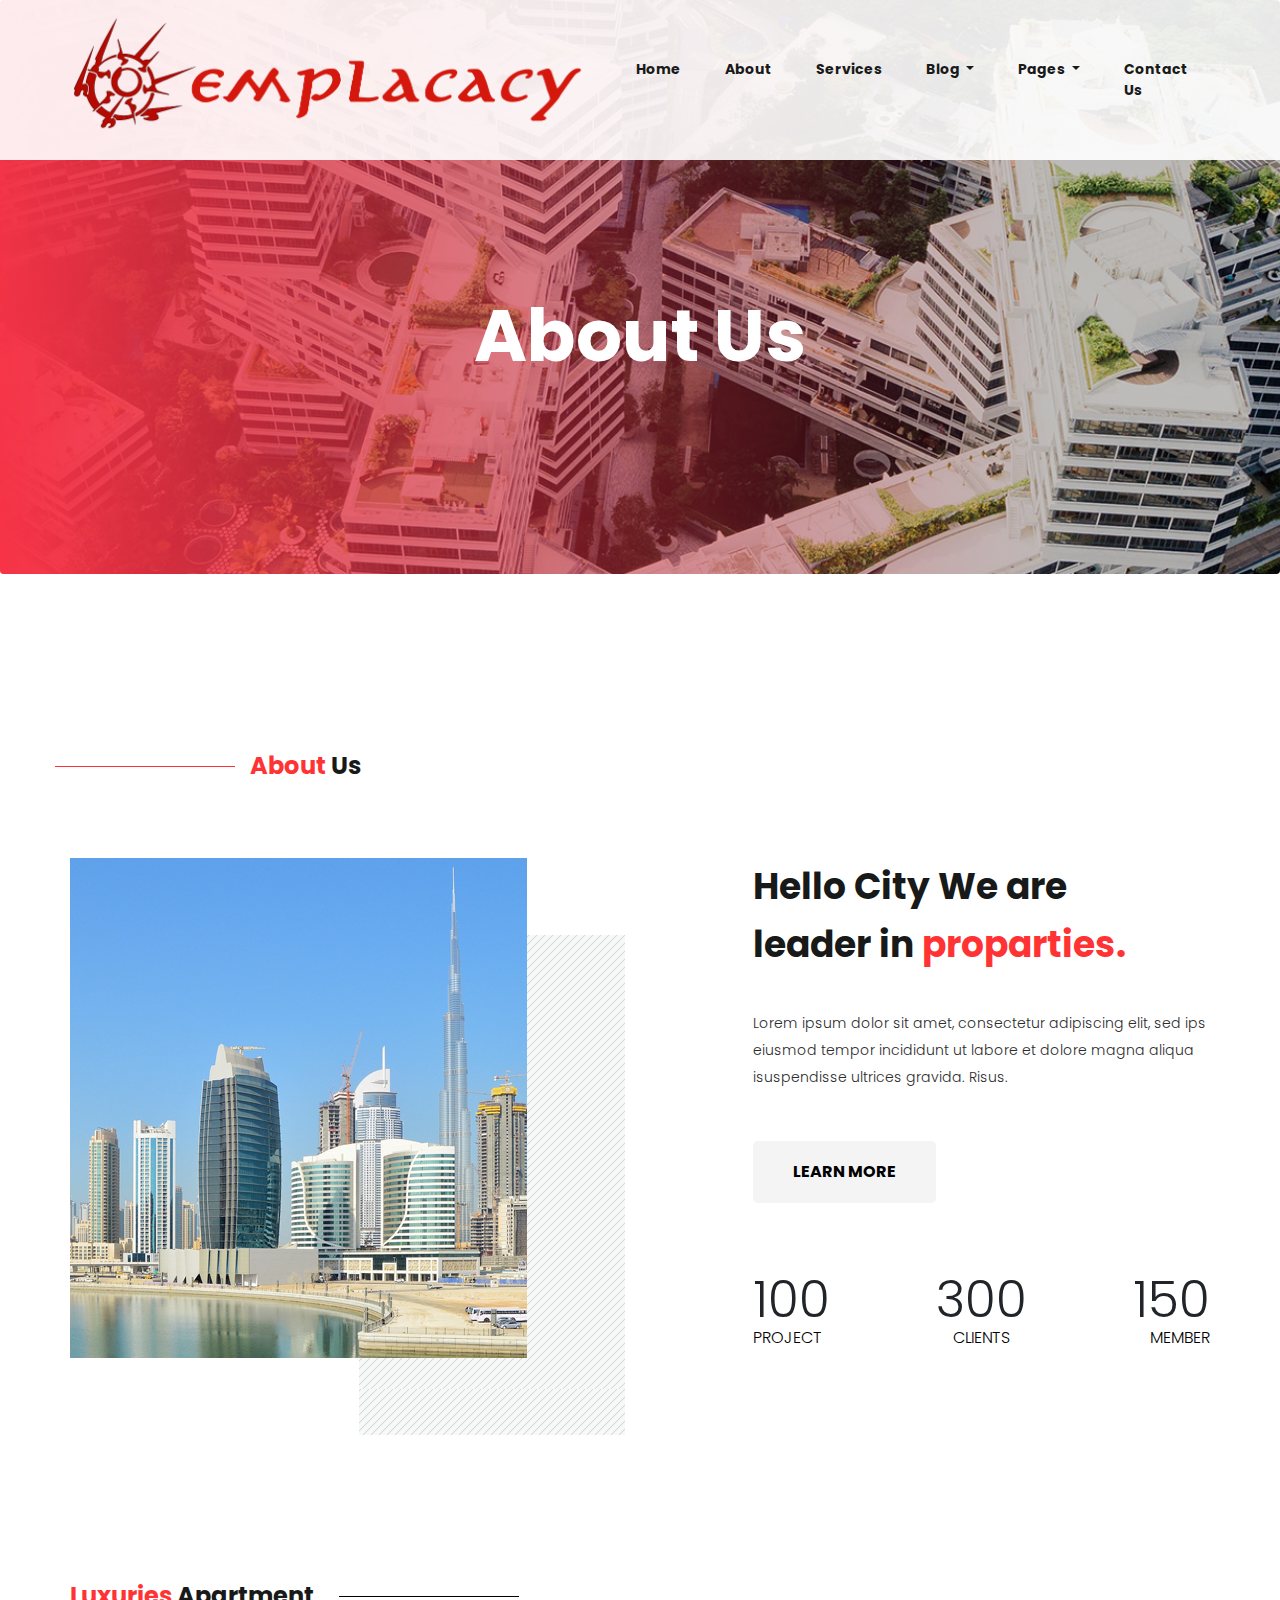
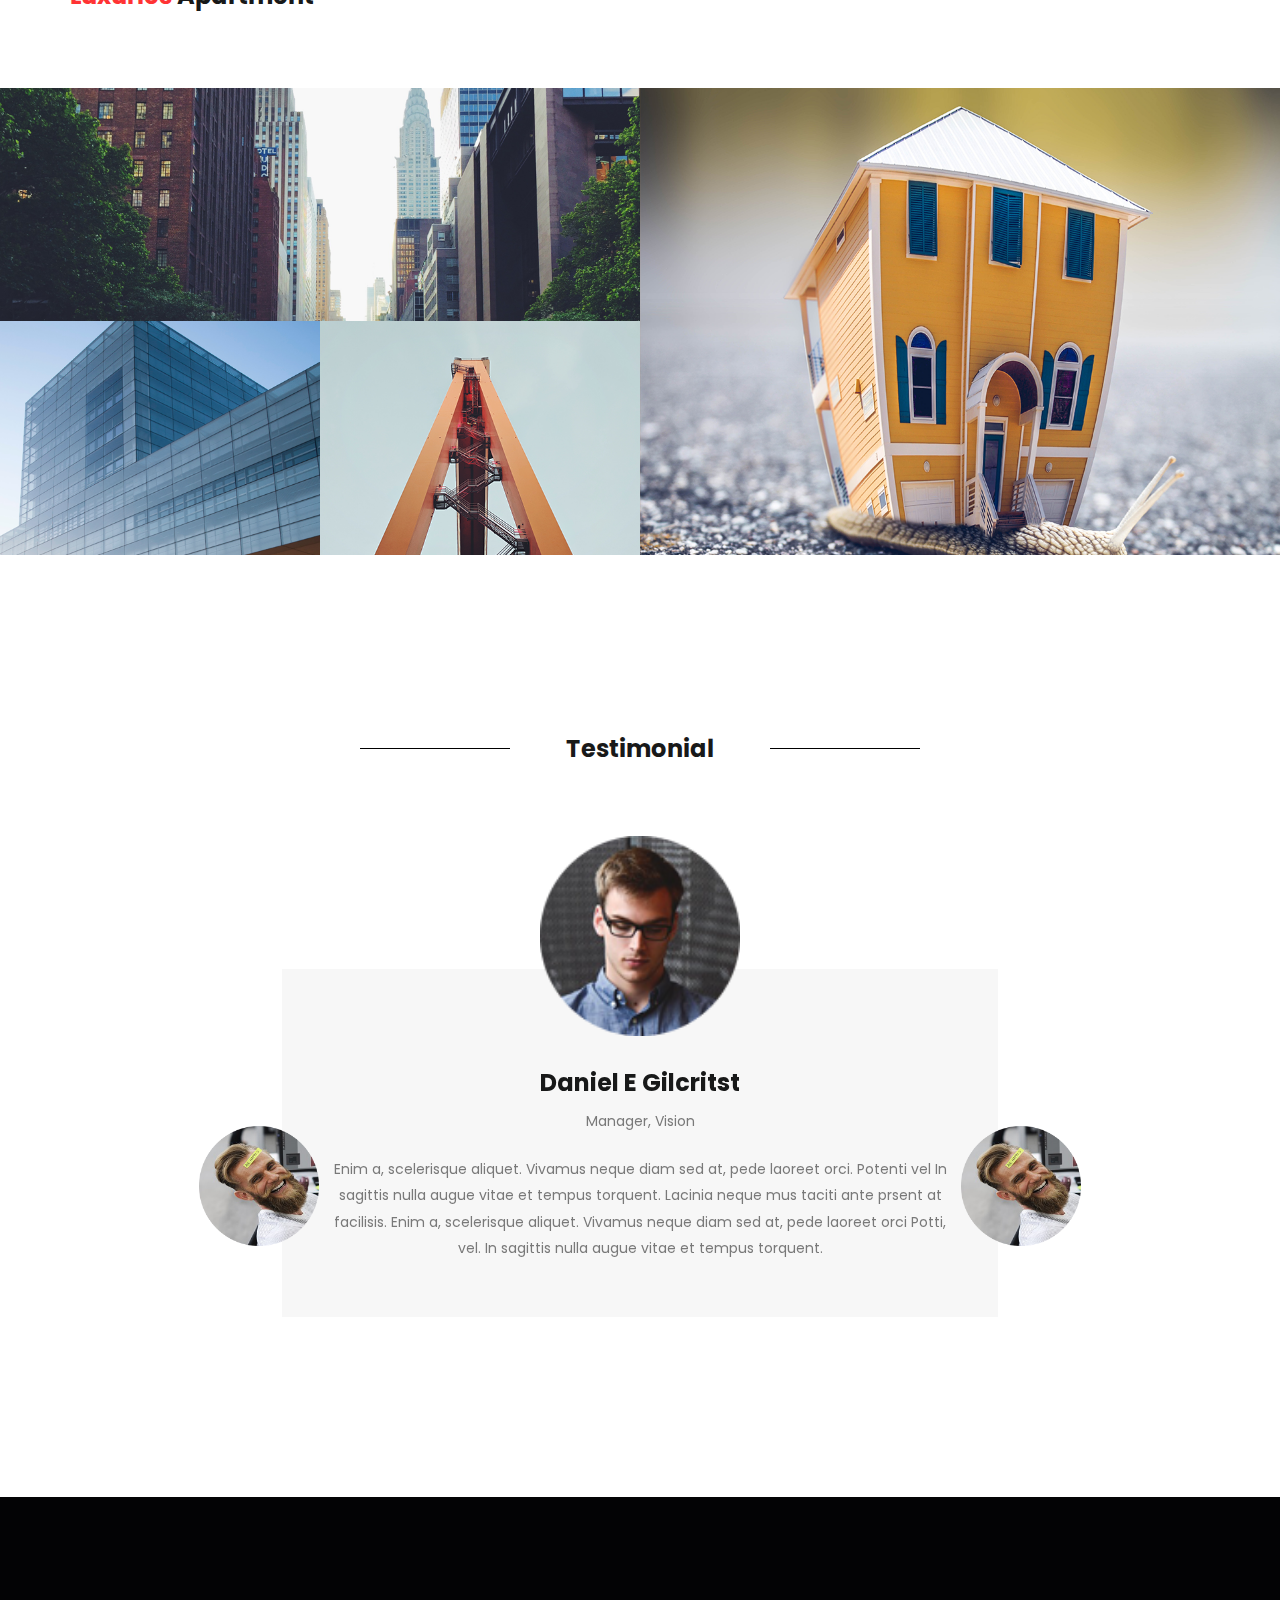
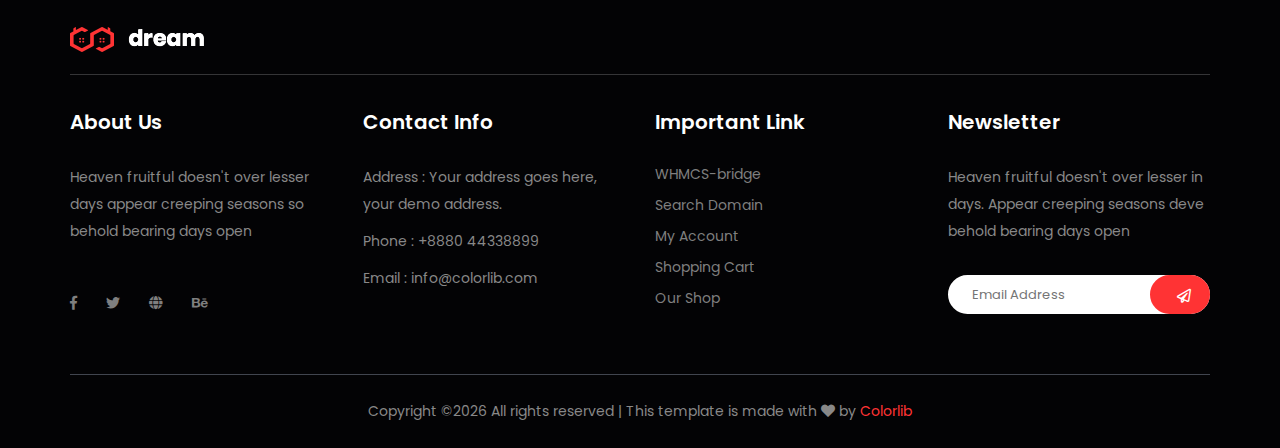
==== about.html @ 1ffa010e "basics" ====
<!doctype html>
<html lang="en">

<head>
   <!-- Required meta tags -->
   <meta charset="utf-8">
   <meta name="viewport" content="width=device-width, initial-scale=1, shrink-to-fit=no">
   <title>Real_state || About</title>
   <link rel="icon" href="img/favicon.png">
   <!-- Bootstrap CSS -->
   <link rel="stylesheet" href="css/bootstrap.min.css">
   <!-- animate CSS -->
   <link rel="stylesheet" href="css/animate.css">
   <!-- owl carousel CSS -->
   <link rel="stylesheet" href="css/owl.carousel.min.css">
   <!-- themify CSS -->
   <link rel="stylesheet" href="css/themify-icons.css">
   <!-- flaticon CSS -->
   <link rel="stylesheet" href="css/flaticon.css">
   <!-- magnific-popup CSS -->
   <link rel="stylesheet" href="css/magnific-popup.css">
   <!-- slick CSS -->
   <link rel="stylesheet" href="css/slick.css">
   <!-- font awesome CSS -->
   <link rel="stylesheet" href="fontawesome/css/all.min.css">
   <!-- style CSS -->
   <link rel="stylesheet" href="css/style.css">
</head>

<body>
   <!--::menu part start::-->
   <header class="main_menu home_menu">
      <div class="container">
         <div class="row">
            <div class="col-lg-12">
               <nav class="navbar navbar-expand-lg navbar-light">
                  <a class="navbar-brand" href="index.html"> <img src="img/logo.png" alt="logo"> </a>
                  <button class="navbar-toggler" type="button" data-toggle="collapse" data-target="#navbarNav"
                     aria-controls="navbarNav" aria-expanded="false" aria-label="Toggle navigation">
                     <span class="navbar-toggler-icon"></span>
                  </button>
                  <div class="collapse navbar-collapse main-menu-item" id="navbarNav">
                     <ul class="navbar-nav">
                        <li class="nav-item active">
                           <a class="nav-link" href="index.html">Home</a>
                        </li>
                        <li class="nav-item">
                           <a class="nav-link" href="about.html">about</a>
                        </li>
                        <li class="nav-item">
                           <a class="nav-link" href="services.html">Services</a>
                        </li>
                        <li class="nav-item dropdown">
                           <a class="nav-link dropdown-toggle" href="#" id="navbarDropdown" role="button"
                              data-toggle="dropdown" aria-haspopup="true" aria-expanded="false">
                              blog
                           </a>
                           <div class="dropdown-menu" aria-labelledby="navbarDropdown">
                              <a class="dropdown-item" href="blog.html">blog</a>
                              <a class="dropdown-item" href="single-blog.html">Single blog</a>
                           </div>
                        </li>
                        <li class="nav-item dropdown">
                           <a class="nav-link dropdown-toggle" href="#" id="navbarDropdown" role="button"
                              data-toggle="dropdown" aria-haspopup="true" aria-expanded="false">
                              pages
                           </a>
                           <div class="dropdown-menu" aria-labelledby="navbarDropdown">
                              <a class="dropdown-item" href="project.html">Project</a>
                              <a class="dropdown-item" href="apartment.html">Apartment</a>
                              <a class="dropdown-item" href="elements.html">Elements</a>
                           </div>
                        </li>
                        <li class="nav-item">
                           <a class="nav-link" href="contact.html">Contact us</a>
                        </li>
                     </ul>
                  </div>
               </nav>
            </div>
         </div>
      </div>
   </header>
   <!--::menu part end::-->

   <!--::breadcrumb part start::-->
   <section class="breadcrumb blog_bg">
      <div class="container">
         <div class="row">
            <div class="col-lg-12">
               <div class="breadcrumb_iner">
                  <div class="breadcrumb_iner_item">
                     <h2>about us</h2>
                  </div>
               </div>
            </div>
         </div>
      </div>
   </section>
   <!--::breadcrumb part start::-->

   <!--::team part end::-->
   <section class="about_part section-padding">
      <div class="container">
         <div class="row">
            <div class="section_tittle">
               <h2><span>about</span> us</h2>
            </div>
         </div>
         <div class="row">
            <div class="col-lg-6 col-md-6">
               <div class="about_img">
                  <img src="img/about.png" alt="">
               </div>
            </div>
            <div class="offset-lg-1 col-lg-5 col-sm-8 col-md-6">
               <div class="about_text">
                  <h2>Hello City We are
                     leader in <span>proparties.</span></h2>
                  <p>Lorem ipsum dolor sit amet, consectetur adipiscing elit, sed ips
                     eiusmod tempor incididunt ut labore et dolore magna aliqua isuspendisse
                     ultrices gravida. Risus. </p>
                  <a href="#" class="btn_1">learn More</a>
                  <div class="about_part_counter">
                     <div class="single_counter">
                        <span class="counter">100</span>
                        <p>project</p>
                     </div>
                     <div class="single_counter">
                        <span class="counter">300</span>
                        <p>clients</p>
                     </div>
                     <div class="single_counter">
                        <span class="counter">150</span>
                        <p>member</p>
                     </div>
                  </div>
               </div>
            </div>
         </div>
      </div>
   </section>
   <!--::team part end::-->

   <!--::team part end::-->
   <section class="project_gallery padding_bottom">
      <div class="container-fluid">
         <div class="row">
            <div class="col-lg-12">
               <div class="project_gallery_tittle">
                  <h2><span>Luxuries</span> Apartment</h2>
               </div>
               <div class="grid">
                  <div class="grid-sizer"></div>
                  <div class="grid-item big_weight">
                     <div class="project_img">
                        <img src="img/gallery/gallery_1.png" alt="">
                        <div class="project_gallery_hover_text">
                           <p>Home Apartment</p>
                           <h3>Detached House For Sale </h3>
                           <ul>
                              <li><a href=""><span class="flaticon-bath"></span></a> 04</li>
                              <li><a href=""><span class="flaticon-bed"></span></a> 03</li>
                              <li><a href=""><span class="flaticon-frame"></span></a> 2400 sqft</li>
                              <li><a href=""><span class="ti-heart"></span></a> like</li>
                           </ul>
                        </div>
                     </div>
                  </div>
                  <div class="grid-item big_height">
                     <div class="project_img">
                        <img src="img/gallery/gallery_4.png" alt="">
                        <div class="project_gallery_hover_text">
                           <p>Home Apartment</p>
                           <h3>Detached House For Sale </h3>
                           <ul>
                              <li><a href=""><span class="flaticon-bath"></span></a> 04</li>
                              <li><a href=""><span class="flaticon-bed"></span></a> 03</li>
                              <li><a href=""><span class="flaticon-frame"></span></a> 2400 sqft</li>
                              <li><a href=""><span class="ti-heart"></span></a> like</li>
                           </ul>
                        </div>
                     </div>
                  </div>
                  <div class="grid-item">
                     <div class="project_img">
                        <img src="img/gallery/gallery_2.png" alt="">
                        <div class="project_gallery_hover_text">
                           <p>Home Apartment</p>
                           <h3>Detached House For Sale </h3>
                           <ul>
                              <li><a href=""><span class="flaticon-bath"></span></a> 04</li>
                              <li><a href=""><span class="flaticon-bed"></span></a> 03</li>
                              <li><a href=""><span class="flaticon-frame"></span></a> 2400 sqft</li>
                              <li><a href=""><span class="ti-heart"></span></a> like</li>
                           </ul>
                        </div>
                     </div>
                  </div>
                  <div class="grid-item">
                     <div class="project_img">
                        <img src="img/gallery/gallery_3.png" alt="">
                        <div class="project_gallery_hover_text">
                           <p>Home Apartment</p>
                           <h3>Detached House For Sale </h3>
                           <ul>
                              <li><a href=""><span class="flaticon-bath"></span></a> 04</li>
                              <li><a href=""><span class="flaticon-bed"></span></a> 03</li>
                              <li><a href=""><span class="flaticon-frame"></span></a> 2400 sqft</li>
                              <li><a href=""><span class="ti-heart"></span></a> like</li>
                           </ul>
                        </div>
                     </div>
                  </div>
               </div>
            </div>
         </div>
      </div>
   </section>
   <!--::team part end::-->


   <!--::review_part start::-->
   <section class="review_part padding_bottom">
      <div class="container-fluid">
         <div class="row justify-content-center">
            <div class="col-xl-6 col-sm-6">
               <div class="section_tittle text-center">
                  <h2>Testimonial</h2>
               </div>
            </div>
         </div>
         <div class="row justify-content-center">
            <div class="col-lg-11 col-sm-8">
               <!-- THUMBNAILS -->
               <div class="slider-nav-thumbnails">
                  <div class="slider-thumbnails">
                     <img src="img/client/client_1.png" alt="slideimg" class="image">
                  </div>
                  <div class="slider-thumbnails">
                     <img src="img/client/client_2.png" alt="slideimg" class="image">
                  </div>
                  <div class="slider-thumbnails">
                     <img src="img/client/client_3.png" alt="slideimg" class="image">
                  </div>
                  <div class="slider-thumbnails">
                     <img src="img/client/client_2.png" alt="slideimg" class="image">
                  </div>
               </div>
            </div>
            <div class="col-lg-7 col-sm-10">
               <!-- MAIN SLIDES -->
               <div class="slider">
                  <div data-index="1">
                     <div class="client_review_text text-center">
                        <h3>Daniel E Gilcritst</h3>
                        <h5>Manager, Vision</h5>
                        <p>Enim a, scelerisque aliquet. Vivamus neque diam sed at, pede laoreet orci.
                           Potenti vel In sagittis nulla augue vitae et tempus torquent. Lacinia neque
                           mus taciti ante prsent at facilisis. Enim a, scelerisque aliquet. Vivamus neque
                           diam sed at, pede laoreet orci Potti, vel. In sagittis nulla augue vitae et
                           tempus torquent. </p>
                     </div>
                  </div>
                  <div data-index="2">
                     <div class="client_review_text text-center">
                        <h3>Daniel E Gilcritst</h3>
                        <h5>Manager, Vision</h5>
                        <p> Vivamus neque diam sed at, pede laoreet orci. Potenti
                           vel In sagittis nulla augue vitae et tempus torquent. Lacinia neque mus taciti
                           ante prsent at facilisis. Enim a, scelerisque aliquet. Vivamus neque diam sed at,
                           pede laoreet orci Potti, vel. In sagittis nulla augue vitae et tempus torquent. Enim a,
                           scelerisque aliquet. </p>
                     </div>
                  </div>
                  <div data-index="3">
                     <div class="client_review_text text-center">
                        <h3>Daniel E Gilcritst</h3>
                        <h5>Manager, Vision</h5>
                        <p>Enim a, scelerisque aliquet. Vivamus neque diam sed at, pede laoreet orci. Potenti
                           vel In sagittis nulla augue vitae et tempus torquent. Lacinia neque mus taciti
                           ante prsent at facilisis. Enim a, scelerisque aliquet. Vivamus neque diam sed at,
                           pede laoreet orci Potti, vel. In sagittis nulla augue vitae et tempus torquent. </p>
                     </div>
                  </div>
                  <div data-index="4">
                     <div class="client_review_text text-center">
                        <h3>Daniel E Gilcritst</h3>
                        <h5>Manager, Vision</h5>
                        <p>Vivamus neque diam sed at, pede laoreet orci. Potenti
                           vel In sagittis nulla augue vitae et tempus torquent. Lacinia neque mus taciti
                           ante prsent at facilisis. Enim a, scelerisque aliquet. Vivamus neque diam sed at,
                           pede laoreet orci Potti, vel. In sagittis nulla augue vitae et tempus torquent Enim a,
                           scelerisque aliquet. </p>
                     </div>
                  </div>
               </div>
            </div>
         </div>
      </div>
   </section>
   <!--::review_part end::-->

   <!--::footer_part start::-->
   <footer class="footer_part">
      <div class="container">
         <div class="row">
            <div class="col-lg-12">
               <div class="footer_logo">
                  <a href="index.html" class="footer_logo_iner"> <img src="img/footer_logo.png" alt="#"> </a>
               </div>
            </div>

            <div class="col-sm-6 col-lg-3">
               <div class="single_footer_part">
                  <h4>About Us</h4>
                  <p>Heaven fruitful doesn't over lesser days appear creeping seasons so behold bearing days open</p>
                  <div class="footer_icon social_icon">
                     <ul class="list-unstyled">
                        <li><a href="#" class="single_social_icon"><i class="fab fa-facebook-f"></i></a></li>
                        <li><a href="#" class="single_social_icon"><i class="fab fa-twitter"></i></a></li>
                        <li><a href="#" class="single_social_icon"><i class="fas fa-globe"></i></a></li>
                        <li><a href="#" class="single_social_icon"><i class="fab fa-behance"></i></a></li>
                     </ul>
                  </div>
               </div>
            </div>
            <div class="col-sm-6 col-lg-3">
               <div class="single_footer_part">
                  <h4>Contact Info</h4>
                  <p>Address : Your address goes
                     here, your demo address.</p>
                  <p>Phone : +8880 44338899</p>
                  <p>Email : info@colorlib.com</p>
               </div>
            </div>
            <div class="col-sm-6 col-lg-3">
               <div class="single_footer_part">
                  <h4>Important Link</h4>
                  <ul class="list-unstyled">
                     <li><a href=""> WHMCS-bridge</a></li>
                     <li><a href="">Search Domain</a></li>
                     <li><a href="">My Account</a></li>
                     <li><a href="">Shopping Cart</a></li>
                     <li><a href="">Our Shop</a></li>
                  </ul>
               </div>
            </div>
            <div class="col-sm-6 col-lg-3">
               <div class="single_footer_part">
                  <h4>Newsletter</h4>
                  <p>Heaven fruitful doesn't over lesser in days. Appear creeping seasons deve behold bearing days open
                  </p>
                  <div id="mc_embed_signup">
                     <form target="_blank"
                        action="https://spondonit.us12.list-manage.com/subscribe/post?u=1462626880ade1ac87bd9c93a&amp;id=92a4423d01"
                        method="get" class="subscribe_form relative mail_part" required>
                        <input type="email" name="email" id="newsletter-form-email" placeholder="Email Address"
                           class="placeholder hide-on-focus" onfocus="this.placeholder = ''" onblur="this.placeholder = ' Email Address '"
                           required="" type="email">
                        <button type="submit" name="submit" id="newsletter-submit"
                           class="email_icon newsletter-submit button-contactForm"><i
                              class="far fa-paper-plane"></i></button>
                        <div class="mt-10 info"></div>
                     </form>
                  </div>
               </div>
            </div>
         </div>
         <hr>
         <div class="row">
            <div class="col-lg-12">
               <div class="copyright_text text-center">
                  <P><!-- Link back to Colorlib can't be removed. Template is licensed under CC BY 3.0. -->
Copyright &copy;<script>document.write(new Date().getFullYear());</script> All rights reserved | This template is made with <i class="fa fa-heart" aria-hidden="true"></i> by <a href="https://colorlib.com" target="_blank">Colorlib</a>
<!-- Link back to Colorlib can't be removed. Template is licensed under CC BY 3.0. --></P>
               </div>
            </div>
         </div>
      </div>
   </footer>
   <!--::footer_part end::-->
   
   <!-- jquery -->
   <script src="js/jquery-1.12.1.min.js"></script>
   <!-- popper js -->
   <script src="js/popper.min.js"></script>
   <!-- bootstrap js -->
   <script src="js/bootstrap.min.js"></script>
   <!-- easing js -->
   <script src="js/jquery.magnific-popup.min.js"></script>
   <!-- owl carousel js -->
   <script src="js/owl.carousel.min.js"></script>
   <script src="js/slick.min.js"></script>
   <!-- easing js -->
   <script src="js/jquery.easing.min.js"></script>
   <!--masonry js-->
   <script src="js/masonry.pkgd.min.js"></script>
   <script src="js/masonry.pkgd.js"></script>
   <!--form validation js-->
   <script src="js/jquery.nice-select.min.js"></script>
   <script src="js/contact.js"></script>
   <script src="js/jquery.ajaxchimp.min.js"></script>
   <script src="js/jquery.form.js"></script>
   <script src="js/jquery.validate.min.js"></script>
   <script src="js/mail-script.js"></script>
   <!-- counter js -->
   <script src="js/jquery.counterup.min.js"></script>
   <script src="js/waypoints.min.js"></script>
   <!-- custom js -->
   <script src="js/custom.js"></script>
</body>

</html>
---- css/themify-icons.css ----
@font-face {
	font-family: 'themify';
	src:url('../fonts/themify.eot?-fvbane');
	src:url('../fonts/themify.eot?#iefix-fvbane') format('embedded-opentype'),
		url('../fonts/themify.woff?-fvbane') format('woff'),
		url('../fonts/themify.ttf?-fvbane') format('truetype'),
		url('../fonts/themify.svg?-fvbane#themify') format('svg');
	font-weight: normal;
	font-style: normal;
}

[class^="ti-"], [class*=" ti-"] {
	font-family: 'themify';
	speak: none;
	font-style: normal;
	font-weight: normal;
	font-variant: normal;
	text-transform: none;
	line-height: 1;

	/* Better Font Rendering =========== */
	-webkit-font-smoothing: antialiased;
	-moz-osx-font-smoothing: grayscale;
}

.ti-wand:before {
	content: "\e600";
}
.ti-volume:before {
	content: "\e601";
}
.ti-user:before {
	content: "\e602";
}
.ti-unlock:before {
	content: "\e603";
}
.ti-unlink:before {
	content: "\e604";
}
.ti-trash:before {
	content: "\e605";
}
.ti-thought:before {
	content: "\e606";
}
.ti-target:before {
	content: "\e607";
}
.ti-tag:before {
	content: "\e608";
}
.ti-tablet:before {
	content: "\e609";
}
.ti-star:before {
	content: "\e60a";
}
.ti-spray:before {
	content: "\e60b";
}
.ti-signal:before {
	content: "\e60c";
}
.ti-shopping-cart:before {
	content: "\e60d";
}
.ti-shopping-cart-full:before {
	content: "\e60e";
}
.ti-settings:before {
	content: "\e60f";
}
.ti-search:before {
	content: "\e610";
}
.ti-zoom-in:before {
	content: "\e611";
}
.ti-zoom-out:before {
	content: "\e612";
}
.ti-cut:before {
	content: "\e613";
}
.ti-ruler:before {
	content: "\e614";
}
.ti-ruler-pencil:before {
	content: "\e615";
}
.ti-ruler-alt:before {
	content: "\e616";
}
.ti-bookmark:before {
	content: "\e617";
}
.ti-bookmark-alt:before {
	content: "\e618";
}
.ti-reload:before {
	content: "\e619";
}
.ti-plus:before {
	content: "\e61a";
}
.ti-pin:before {
	content: "\e61b";
}
.ti-pencil:before {
	content: "\e61c";
}
.ti-pencil-alt:before {
	content: "\e61d";
}
.ti-paint-roller:before {
	content: "\e61e";
}
.ti-paint-bucket:before {
	content: "\e61f";
}
.ti-na:before {
	content: "\e620";
}
.ti-mobile:before {
	content: "\e621";
}
.ti-minus:before {
	content: "\e622";
}
.ti-medall:before {
	content: "\e623";
}
.ti-medall-alt:before {
	content: "\e624";
}
.ti-marker:before {
	content: "\e625";
}
.ti-marker-alt:before {
	content: "\e626";
}
.ti-arrow-up:before {
	content: "\e627";
}
.ti-arrow-right:before {
	content: "\e628";
}
.ti-arrow-left:before {
	content: "\e629";
}
.ti-arrow-down:before {
	content: "\e62a";
}
.ti-lock:before {
	content: "\e62b";
}
.ti-location-arrow:before {
	content: "\e62c";
}
.ti-link:before {
	content: "\e62d";
}
.ti-layout:before {
	content: "\e62e";
}
.ti-layers:before {
	content: "\e62f";
}
.ti-layers-alt:before {
	content: "\e630";
}
.ti-key:before {
	content: "\e631";
}
.ti-import:before {
	content: "\e632";
}
.ti-image:before {
	content: "\e633";
}
.ti-heart:before {
	content: "\e634";
}
.ti-heart-broken:before {
	content: "\e635";
}
.ti-hand-stop:before {
	content: "\e636";
}
.ti-hand-open:before {
	content: "\e637";
}
.ti-hand-drag:before {
	content: "\e638";
}
.ti-folder:before {
	content: "\e639";
}
.ti-flag:before {
	content: "\e63a";
}
.ti-flag-alt:before {
	content: "\e63b";
}
.ti-flag-alt-2:before {
	content: "\e63c";
}
.ti-eye:before {
	content: "\e63d";
}
.ti-export:before {
	content: "\e63e";
}
.ti-exchange-vertical:before {
	content: "\e63f";
}
.ti-desktop:before {
	content: "\e640";
}
.ti-cup:before {
	content: "\e641";
}
.ti-crown:before {
	content: "\e642";
}
.ti-comments:before {
	content: "\e643";
}
.ti-comment:before {
	content: "\e644";
}
.ti-comment-alt:before {
	content: "\e645";
}
.ti-close:before {
	content: "\e646";
}
.ti-clip:before {
	content: "\e647";
}
.ti-angle-up:before {
	content: "\e648";
}
.ti-angle-right:before {
	content: "\e649";
}
.ti-angle-left:before {
	content: "\e64a";
}
.ti-angle-down:before {
	content: "\e64b";
}
.ti-check:before {
	content: "\e64c";
}
.ti-check-box:before {
	content: "\e64d";
}
.ti-camera:before {
	content: "\e64e";
}
.ti-announcement:before {
	content: "\e64f";
}
.ti-brush:before {
	content: "\e650";
}
.ti-briefcase:before {
	content: "\e651";
}
.ti-bolt:before {
	content: "\e652";
}
.ti-bolt-alt:before {
	content: "\e653";
}
.ti-blackboard:before {
	content: "\e654";
}
.ti-bag:before {
	content: "\e655";
}
.ti-move:before {
	content: "\e656";
}
.ti-arrows-vertical:before {
	content: "\e657";
}
.ti-arrows-horizontal:before {
	content: "\e658";
}
.ti-fullscreen:before {
	content: "\e659";
}
.ti-arrow-top-right:before {
	content: "\e65a";
}
.ti-arrow-top-left:before {
	content: "\e65b";
}
.ti-arrow-circle-up:before {
	content: "\e65c";
}
.ti-arrow-circle-right:before {
	content: "\e65d";
}
.ti-arrow-circle-left:before {
	content: "\e65e";
}
.ti-arrow-circle-down:before {
	content: "\e65f";
}
.ti-angle-double-up:before {
	content: "\e660";
}
.ti-angle-double-right:before {
	content: "\e661";
}
.ti-angle-double-left:before {
	content: "\e662";
}
.ti-angle-double-down:before {
	content: "\e663";
}
.ti-zip:before {
	content: "\e664";
}
.ti-world:before {
	content: "\e665";
}
.ti-wheelchair:before {
	content: "\e666";
}
.ti-view-list:before {
	content: "\e667";
}
.ti-view-list-alt:before {
	content: "\e668";
}
.ti-view-grid:before {
	content: "\e669";
}
.ti-uppercase:before {
	content: "\e66a";
}
.ti-upload:before {
	content: "\e66b";
}
.ti-underline:before {
	content: "\e66c";
}
.ti-truck:before {
	content: "\e66d";
}
.ti-timer:before {
	content: "\e66e";
}
.ti-ticket:before {
	content: "\e66f";
}
.ti-thumb-up:before {
	content: "\e670";
}
.ti-thumb-down:before {
	content: "\e671";
}
.ti-text:before {
	content: "\e672";
}
.ti-stats-up:before {
	content: "\e673";
}
.ti-stats-down:before {
	content: "\e674";
}
.ti-split-v:before {
	content: "\e675";
}
.ti-split-h:before {
	content: "\e676";
}
.ti-smallcap:before {
	content: "\e677";
}
.ti-shine:before {
	content: "\e678";
}
.ti-shift-right:before {
	content: "\e679";
}
.ti-shift-left:before {
	content: "\e67a";
}
.ti-shield:before {
	content: "\e67b";
}
.ti-notepad:before {
	content: "\e67c";
}
.ti-server:before {
	content: "\e67d";
}
.ti-quote-right:before {
	content: "\e67e";
}
.ti-quote-left:before {
	content: "\e67f";
}
.ti-pulse:before {
	content: "\e680";
}
.ti-printer:before {
	content: "\e681";
}
.ti-power-off:before {
	content: "\e682";
}
.ti-plug:before {
	content: "\e683";
}
.ti-pie-chart:before {
	content: "\e684";
}
.ti-paragraph:before {
	content: "\e685";
}
.ti-panel:before {
	content: "\e686";
}
.ti-package:before {
	content: "\e687";
}
.ti-music:before {
	content: "\e688";
}
.ti-music-alt:before {
	content: "\e689";
}
.ti-mouse:before {
	content: "\e68a";
}
.ti-mouse-alt:before {
	content: "\e68b";
}
.ti-money:before {
	content: "\e68c";
}
.ti-microphone:before {
	content: "\e68d";
}
.ti-menu:before {
	content: "\e68e";
}
.ti-menu-alt:before {
	content: "\e68f";
}
.ti-map:before {
	content: "\e690";
}
.ti-map-alt:before {
	content: "\e691";
}
.ti-loop:before {
	content: "\e692";
}
.ti-location-pin:before {
	content: "\e693";
}
.ti-list:before {
	content: "\e694";
}
.ti-light-bulb:before {
	content: "\e695";
}
.ti-Italic:before {
	content: "\e696";
}
.ti-info:before {
	content: "\e697";
}
.ti-infinite:before {
	content: "\e698";
}
.ti-id-badge:before {
	content: "\e699";
}
.ti-hummer:before {
	content: "\e69a";
}
.ti-home:before {
	content: "\e69b";
}
.ti-help:before {
	content: "\e69c";
}
.ti-headphone:before {
	content: "\e69d";
}
.ti-harddrives:before {
	content: "\e69e";
}
.ti-harddrive:before {
	content: "\e69f";
}
.ti-gift:before {
	content: "\e6a0";
}
.ti-game:before {
	content: "\e6a1";
}
.ti-filter:before {
	content: "\e6a2";
}
.ti-files:before {
	content: "\e6a3";
}
.ti-file:before {
	content: "\e6a4";
}
.ti-eraser:before {
	content: "\e6a5";
}
.ti-envelope:before {
	content: "\e6a6";
}
.ti-download:before {
	content: "\e6a7";
}
.ti-direction:before {
	content: "\e6a8";
}
.ti-direction-alt:before {
	content: "\e6a9";
}
.ti-dashboard:before {
	content: "\e6aa";
}
.ti-control-stop:before {
	content: "\e6ab";
}
.ti-control-shuffle:before {
	content: "\e6ac";
}
.ti-control-play:before {
	content: "\e6ad";
}
.ti-control-pause:before {
	content: "\e6ae";
}
.ti-control-forward:before {
	content: "\e6af";
}
.ti-control-backward:before {
	content: "\e6b0";
}
.ti-cloud:before {
	content: "\e6b1";
}
.ti-cloud-up:before {
	content: "\e6b2";
}
.ti-cloud-down:before {
	content: "\e6b3";
}
.ti-clipboard:before {
	content: "\e6b4";
}
.ti-car:before {
	content: "\e6b5";
}
.ti-calendar:before {
	content: "\e6b6";
}
.ti-book:before {
	content: "\e6b7";
}
.ti-bell:before {
	content: "\e6b8";
}
.ti-basketball:before {
	content: "\e6b9";
}
.ti-bar-chart:before {
	content: "\e6ba";
}
.ti-bar-chart-alt:before {
	content: "\e6bb";
}
.ti-back-right:before {
	content: "\e6bc";
}
.ti-back-left:before {
	content: "\e6bd";
}
.ti-arrows-corner:before {
	content: "\e6be";
}
.ti-archive:before {
	content: "\e6bf";
}
.ti-anchor:before {
	content: "\e6c0";
}
.ti-align-right:before {
	content: "\e6c1";
}
.ti-align-left:before {
	content: "\e6c2";
}
.ti-align-justify:before {
	content: "\e6c3";
}
.ti-align-center:before {
	content: "\e6c4";
}
.ti-alert:before {
	content: "\e6c5";
}
.ti-alarm-clock:before {
	content: "\e6c6";
}
.ti-agenda:before {
	content: "\e6c7";
}
.ti-write:before {
	content: "\e6c8";
}
.ti-window:before {
	content: "\e6c9";
}
.ti-widgetized:before {
	content: "\e6ca";
}
.ti-widget:before {
	content: "\e6cb";
}
.ti-widget-alt:before {
	content: "\e6cc";
}
.ti-wallet:before {
	content: "\e6cd";
}
.ti-video-clapper:before {
	content: "\e6ce";
}
.ti-video-camera:before {
	content: "\e6cf";
}
.ti-vector:before {
	content: "\e6d0";
}
.ti-themify-logo:before {
	content: "\e6d1";
}
.ti-themify-favicon:before {
	content: "\e6d2";
}
.ti-themify-favicon-alt:before {
	content: "\e6d3";
}
.ti-support:before {
	content: "\e6d4";
}
.ti-stamp:before {
	content: "\e6d5";
}
.ti-split-v-alt:before {
	content: "\e6d6";
}
.ti-slice:before {
	content: "\e6d7";
}
.ti-shortcode:before {
	content: "\e6d8";
}
.ti-shift-right-alt:before {
	content: "\e6d9";
}
.ti-shift-left-alt:before {
	content: "\e6da";
}
.ti-ruler-alt-2:before {
	content: "\e6db";
}
.ti-receipt:before {
	content: "\e6dc";
}
.ti-pin2:before {
	content: "\e6dd";
}
.ti-pin-alt:before {
	content: "\e6de";
}
.ti-pencil-alt2:before {
	content: "\e6df";
}
.ti-palette:before {
	content: "\e6e0";
}
.ti-more:before {
	content: "\e6e1";
}
.ti-more-alt:before {
	content: "\e6e2";
}
.ti-microphone-alt:before {
	content: "\e6e3";
}
.ti-magnet:before {
	content: "\e6e4";
}
.ti-line-double:before {
	content: "\e6e5";
}
.ti-line-dotted:before {
	content: "\e6e6";
}
.ti-line-dashed:before {
	content: "\e6e7";
}
.ti-layout-width-full:before {
	content: "\e6e8";
}
.ti-layout-width-default:before {
	content: "\e6e9";
}
.ti-layout-width-default-alt:before {
	content: "\e6ea";
}
.ti-layout-tab:before {
	content: "\e6eb";
}
.ti-layout-tab-window:before {
	content: "\e6ec";
}
.ti-layout-tab-v:before {
	content: "\e6ed";
}
.ti-layout-tab-min:before {
	content: "\e6ee";
}
.ti-layout-slider:before {
	content: "\e6ef";
}
.ti-layout-slider-alt:before {
	content: "\e6f0";
}
.ti-layout-sidebar-right:before {
	content: "\e6f1";
}
.ti-layout-sidebar-none:before {
	content: "\e6f2";
}
.ti-layout-sidebar-left:before {
	content: "\e6f3";
}
.ti-layout-placeholder:before {
	content: "\e6f4";
}
.ti-layout-menu:before {
	content: "\e6f5";
}
.ti-layout-menu-v:before {
	content: "\e6f6";
}
.ti-layout-menu-separated:before {
	content: "\e6f7";
}
.ti-layout-menu-full:before {
	content: "\e6f8";
}
.ti-layout-media-right-alt:before {
	content: "\e6f9";
}
.ti-layout-media-right:before {
	content: "\e6fa";
}
.ti-layout-media-overlay:before {
	content: "\e6fb";
}
.ti-layout-media-overlay-alt:before {
	content: "\e6fc";
}
.ti-layout-media-overlay-alt-2:before {
	content: "\e6fd";
}
.ti-layout-media-left-alt:before {
	content: "\e6fe";
}
.ti-layout-media-left:before {
	content: "\e6ff";
}
.ti-layout-media-center-alt:before {
	content: "\e700";
}
.ti-layout-media-center:before {
	content: "\e701";
}
.ti-layout-list-thumb:before {
	content: "\e702";
}
.ti-layout-list-thumb-alt:before {
	content: "\e703";
}
.ti-layout-list-post:before {
	content: "\e704";
}
.ti-layout-list-large-image:before {
	content: "\e705";
}
.ti-layout-line-solid:before {
	content: "\e706";
}
.ti-layout-grid4:before {
	content: "\e707";
}
.ti-layout-grid3:before {
	content: "\e708";
}
.ti-layout-grid2:before {
	content: "\e709";
}
.ti-layout-grid2-thumb:before {
	content: "\e70a";
}
.ti-layout-cta-right:before {
	content: "\e70b";
}
.ti-layout-cta-left:before {
	content: "\e70c";
}
.ti-layout-cta-center:before {
	content: "\e70d";
}
.ti-layout-cta-btn-right:before {
	content: "\e70e";
}
.ti-layout-cta-btn-left:before {
	content: "\e70f";
}
.ti-layout-column4:before {
	content: "\e710";
}
.ti-layout-column3:before {
	content: "\e711";
}
.ti-layout-column2:before {
	content: "\e712";
}
.ti-layout-accordion-separated:before {
	content: "\e713";
}
.ti-layout-accordion-merged:before {
	content: "\e714";
}
.ti-layout-accordion-list:before {
	content: "\e715";
}
.ti-ink-pen:before {
	content: "\e716";
}
.ti-info-alt:before {
	content: "\e717";
}
.ti-help-alt:before {
	content: "\e718";
}
.ti-headphone-alt:before {
	content: "\e719";
}
.ti-hand-point-up:before {
	content: "\e71a";
}
.ti-hand-point-right:before {
	content: "\e71b";
}
.ti-hand-point-left:before {
	content: "\e71c";
}
.ti-hand-point-down:before {
	content: "\e71d";
}
.ti-gallery:before {
	content: "\e71e";
}
.ti-face-smile:before {
	content: "\e71f";
}
.ti-face-sad:before {
	content: "\e720";
}
.ti-credit-card:before {
	content: "\e721";
}
.ti-control-skip-forward:before {
	content: "\e722";
}
.ti-control-skip-backward:before {
	content: "\e723";
}
.ti-control-record:before {
	content: "\e724";
}
.ti-control-eject:before {
	content: "\e725";
}
.ti-comments-smiley:before {
	content: "\e726";
}
.ti-brush-alt:before {
	content: "\e727";
}
.ti-youtube:before {
	content: "\e728";
}
.ti-vimeo:before {
	content: "\e729";
}
.ti-twitter:before {
	content: "\e72a";
}
.ti-time:before {
	content: "\e72b";
}
.ti-tumblr:before {
	content: "\e72c";
}
.ti-skype:before {
	content: "\e72d";
}
.ti-share:before {
	content: "\e72e";
}
.ti-share-alt:before {
	content: "\e72f";
}
.ti-rocket:before {
	content: "\e730";
}
.ti-pinterest:before {
	content: "\e731";
}
.ti-new-window:before {
	content: "\e732";
}
.ti-microsoft:before {
	content: "\e733";
}
.ti-list-ol:before {
	content: "\e734";
}
.ti-linkedin:before {
	content: "\e735";
}
.ti-layout-sidebar-2:before {
	content: "\e736";
}
.ti-layout-grid4-alt:before {
	content: "\e737";
}
.ti-layout-grid3-alt:before {
	content: "\e738";
}
.ti-layout-grid2-alt:before {
	content: "\e739";
}
.ti-layout-column4-alt:before {
	content: "\e73a";
}
.ti-layout-column3-alt:before {
	content: "\e73b";
}
.ti-layout-column2-alt:before {
	content: "\e73c";
}
.ti-instagram:before {
	content: "\e73d";
}
.ti-google:before {
	content: "\e73e";
}
.ti-github:before {
	content: "\e73f";
}
.ti-flickr:before {
	content: "\e740";
}
.ti-facebook:before {
	content: "\e741";
}
.ti-dropbox:before {
	content: "\e742";
}
.ti-dribbble:before {
	content: "\e743";
}
.ti-apple:before {
	content: "\e744";
}
.ti-android:before {
	content: "\e745";
}
.ti-save:before {
	content: "\e746";
}
.ti-save-alt:before {
	content: "\e747";
}
.ti-yahoo:before {
	content: "\e748";
}
.ti-wordpress:before {
	content: "\e749";
}
.ti-vimeo-alt:before {
	content: "\e74a";
}
.ti-twitter-alt:before {
	content: "\e74b";
}
.ti-tumblr-alt:before {
	content: "\e74c";
}
.ti-trello:before {
	content: "\e74d";
}
.ti-stack-overflow:before {
	content: "\e74e";
}
.ti-soundcloud:before {
	content: "\e74f";
}
.ti-sharethis:before {
	content: "\e750";
}
.ti-sharethis-alt:before {
	content: "\e751";
}
.ti-reddit:before {
	content: "\e752";
}
.ti-pinterest-alt:before {
	content: "\e753";
}
.ti-microsoft-alt:before {
	content: "\e754";
}
.ti-linux:before {
	content: "\e755";
}
.ti-jsfiddle:before {
	content: "\e756";
}
.ti-joomla:before {
	content: "\e757";
}
.ti-html5:before {
	content: "\e758";
}
.ti-flickr-alt:before {
	content: "\e759";
}
.ti-email:before {
	content: "\e75a";
}
.ti-drupal:before {
	content: "\e75b";
}
.ti-dropbox-alt:before {
	content: "\e75c";
}
.ti-css3:before {
	content: "\e75d";
}
.ti-rss:before {
	content: "\e75e";
}
.ti-rss-alt:before {
	content: "\e75f";
}
---- css/flaticon.css ----
/*
  	Flaticon icon font: Flaticon
  	Creation date: 03/04/2019 06:58
  	*/

@font-face {
  font-family: "Flaticon";
  src: url("../fonts/Flaticon.eot");
  src: url("../fonts/Flaticon.eot?#iefix") format("embedded-opentype"),
       url("../fonts/Flaticon.woff2") format("woff2"),
       url("../fonts/Flaticon.woff") format("woff"),
       url("../fonts/Flaticon.ttf") format("truetype"),
       url("../fonts/Flaticon.svg#Flaticon") format("svg");
  font-weight: normal;
  font-style: normal;
}

@media screen and (-webkit-min-device-pixel-ratio:0) {
  @font-face {
    font-family: "Flaticon";
    src: url("./Flaticon.svg#Flaticon") format("svg");
  }
}

[class^="flaticon-"]:before, [class*=" flaticon-"]:before,
[class^="flaticon-"]:after, [class*=" flaticon-"]:after {   
  font-family: Flaticon;
font-style: normal;
margin-left: 0px;
}

.flaticon-compass:before { content: "\f100"; }
.flaticon-desk:before { content: "\f101"; }
.flaticon-bathroom:before { content: "\f102"; }
.flaticon-beach:before { content: "\f103"; }
.flaticon-bath:before { content: "\f104"; }
.flaticon-bed:before { content: "\f105"; }
.flaticon-frame:before { content: "\f106"; }
---- fontawesome/css/all.min.css ----
.fa,.fab,.fal,.far,.fas{-moz-osx-font-smoothing:grayscale;-webkit-font-smoothing:antialiased;display:inline-block;font-style:normal;font-variant:normal;text-rendering:auto;line-height:1}.fa-lg{font-size:1.33333em;line-height:.75em;vertical-align:-.0667em}.fa-xs{font-size:.75em}.fa-sm{font-size:.875em}.fa-1x{font-size:1em}.fa-2x{font-size:2em}.fa-3x{font-size:3em}.fa-4x{font-size:4em}.fa-5x{font-size:5em}.fa-6x{font-size:6em}.fa-7x{font-size:7em}.fa-8x{font-size:8em}.fa-9x{font-size:9em}.fa-10x{font-size:10em}.fa-fw{text-align:center;width:1.25em}.fa-ul{list-style-type:none;margin-left:2.5em;padding-left:0}.fa-ul>li{position:relative}.fa-li{left:-2em;position:absolute;text-align:center;width:2em;line-height:inherit}.fa-border{border:.08em solid #eee;border-radius:.1em;padding:.2em .25em .15em}.fa-pull-left{float:left}.fa-pull-right{float:right}.fa.fa-pull-left,.fab.fa-pull-left,.fal.fa-pull-left,.far.fa-pull-left,.fas.fa-pull-left{margin-right:.3em}.fa.fa-pull-right,.fab.fa-pull-right,.fal.fa-pull-right,.far.fa-pull-right,.fas.fa-pull-right{margin-left:.3em}.fa-spin{animation:fa-spin 2s infinite linear}.fa-pulse{animation:fa-spin 1s infinite steps(8)}@keyframes fa-spin{0%{transform:rotate(0deg)}to{transform:rotate(1turn)}}.fa-rotate-90{-ms-filter:"progid:DXImageTransform.Microsoft.BasicImage(rotation=1)";transform:rotate(90deg)}.fa-rotate-180{-ms-filter:"progid:DXImageTransform.Microsoft.BasicImage(rotation=2)";transform:rotate(180deg)}.fa-rotate-270{-ms-filter:"progid:DXImageTransform.Microsoft.BasicImage(rotation=3)";transform:rotate(270deg)}.fa-flip-horizontal{-ms-filter:"progid:DXImageTransform.Microsoft.BasicImage(rotation=0, mirror=1)";transform:scaleX(-1)}.fa-flip-vertical{transform:scaleY(-1)}.fa-flip-horizontal.fa-flip-vertical,.fa-flip-vertical{-ms-filter:"progid:DXImageTransform.Microsoft.BasicImage(rotation=2, mirror=1)"}.fa-flip-horizontal.fa-flip-vertical{transform:scale(-1)}:root .fa-flip-horizontal,:root .fa-flip-vertical,:root .fa-rotate-90,:root .fa-rotate-180,:root .fa-rotate-270{filter:none}.fa-stack{display:inline-block;height:2em;line-height:2em;position:relative;vertical-align:middle;width:2.5em}.fa-stack-1x,.fa-stack-2x{left:0;position:absolute;text-align:center;width:100%}.fa-stack-1x{line-height:inherit}.fa-stack-2x{font-size:2em}.fa-inverse{color:#fff}.fa-500px:before{content:"\f26e"}.fa-accessible-icon:before{content:"\f368"}.fa-accusoft:before{content:"\f369"}.fa-acquisitions-incorporated:before{content:"\f6af"}.fa-ad:before{content:"\f641"}.fa-address-book:before{content:"\f2b9"}.fa-address-card:before{content:"\f2bb"}.fa-adjust:before{content:"\f042"}.fa-adn:before{content:"\f170"}.fa-adobe:before{content:"\f778"}.fa-adversal:before{content:"\f36a"}.fa-affiliatetheme:before{content:"\f36b"}.fa-air-freshener:before{content:"\f5d0"}.fa-algolia:before{content:"\f36c"}.fa-align-center:before{content:"\f037"}.fa-align-justify:before{content:"\f039"}.fa-align-left:before{content:"\f036"}.fa-align-right:before{content:"\f038"}.fa-alipay:before{content:"\f642"}.fa-allergies:before{content:"\f461"}.fa-amazon:before{content:"\f270"}.fa-amazon-pay:before{content:"\f42c"}.fa-ambulance:before{content:"\f0f9"}.fa-american-sign-language-interpreting:before{content:"\f2a3"}.fa-amilia:before{content:"\f36d"}.fa-anchor:before{content:"\f13d"}.fa-android:before{content:"\f17b"}.fa-angellist:before{content:"\f209"}.fa-angle-double-down:before{content:"\f103"}.fa-angle-double-left:before{content:"\f100"}.fa-angle-double-right:before{content:"\f101"}.fa-angle-double-up:before{content:"\f102"}.fa-angle-down:before{content:"\f107"}.fa-angle-left:before{content:"\f104"}.fa-angle-right:before{content:"\f105"}.fa-angle-up:before{content:"\f106"}.fa-angry:before{content:"\f556"}.fa-angrycreative:before{content:"\f36e"}.fa-angular:before{content:"\f420"}.fa-ankh:before{content:"\f644"}.fa-app-store:before{content:"\f36f"}.fa-app-store-ios:before{content:"\f370"}.fa-apper:before{content:"\f371"}.fa-apple:before{content:"\f179"}.fa-apple-alt:before{content:"\f5d1"}.fa-apple-pay:before{content:"\f415"}.fa-archive:before{content:"\f187"}.fa-archway:before{content:"\f557"}.fa-arrow-alt-circle-down:before{content:"\f358"}.fa-arrow-alt-circle-left:before{content:"\f359"}.fa-arrow-alt-circle-right:before{content:"\f35a"}.fa-arrow-alt-circle-up:before{content:"\f35b"}.fa-arrow-circle-down:before{content:"\f0ab"}.fa-arrow-circle-left:before{content:"\f0a8"}.fa-arrow-circle-right:before{content:"\f0a9"}.fa-arrow-circle-up:before{content:"\f0aa"}.fa-arrow-down:before{content:"\f063"}.fa-arrow-left:before{content:"\f060"}.fa-arrow-right:before{content:"\f061"}.fa-arrow-up:before{content:"\f062"}.fa-arrows-alt:before{content:"\f0b2"}.fa-arrows-alt-h:before{content:"\f337"}.fa-arrows-alt-v:before{content:"\f338"}.fa-artstation:before{content:"\f77a"}.fa-assistive-listening-systems:before{content:"\f2a2"}.fa-asterisk:before{content:"\f069"}.fa-asymmetrik:before{content:"\f372"}.fa-at:before{content:"\f1fa"}.fa-atlas:before{content:"\f558"}.fa-atlassian:before{content:"\f77b"}.fa-atom:before{content:"\f5d2"}.fa-audible:before{content:"\f373"}.fa-audio-description:before{content:"\f29e"}.fa-autoprefixer:before{content:"\f41c"}.fa-avianex:before{content:"\f374"}.fa-aviato:before{content:"\f421"}.fa-award:before{content:"\f559"}.fa-aws:before{content:"\f375"}.fa-baby:before{content:"\f77c"}.fa-baby-carriage:before{content:"\f77d"}.fa-backspace:before{content:"\f55a"}.fa-backward:before{content:"\f04a"}.fa-balance-scale:before{content:"\f24e"}.fa-ban:before{content:"\f05e"}.fa-band-aid:before{content:"\f462"}.fa-bandcamp:before{content:"\f2d5"}.fa-barcode:before{content:"\f02a"}.fa-bars:before{content:"\f0c9"}.fa-baseball-ball:before{content:"\f433"}.fa-basketball-ball:before{content:"\f434"}.fa-bath:before{content:"\f2cd"}.fa-battery-empty:before{content:"\f244"}.fa-battery-full:before{content:"\f240"}.fa-battery-half:before{content:"\f242"}.fa-battery-quarter:before{content:"\f243"}.fa-battery-three-quarters:before{content:"\f241"}.fa-bed:before{content:"\f236"}.fa-beer:before{content:"\f0fc"}.fa-behance:before{content:"\f1b4"}.fa-behance-square:before{content:"\f1b5"}.fa-bell:before{content:"\f0f3"}.fa-bell-slash:before{content:"\f1f6"}.fa-bezier-curve:before{content:"\f55b"}.fa-bible:before{content:"\f647"}.fa-bicycle:before{content:"\f206"}.fa-bimobject:before{content:"\f378"}.fa-binoculars:before{content:"\f1e5"}.fa-biohazard:before{content:"\f780"}.fa-birthday-cake:before{content:"\f1fd"}.fa-bitbucket:before{content:"\f171"}.fa-bitcoin:before{content:"\f379"}.fa-bity:before{content:"\f37a"}.fa-black-tie:before{content:"\f27e"}.fa-blackberry:before{content:"\f37b"}.fa-blender:before{content:"\f517"}.fa-blender-phone:before{content:"\f6b6"}.fa-blind:before{content:"\f29d"}.fa-blog:before{content:"\f781"}.fa-blogger:before{content:"\f37c"}.fa-blogger-b:before{content:"\f37d"}.fa-bluetooth:before{content:"\f293"}.fa-bluetooth-b:before{content:"\f294"}.fa-bold:before{content:"\f032"}.fa-bolt:before{content:"\f0e7"}.fa-bomb:before{content:"\f1e2"}.fa-bone:before{content:"\f5d7"}.fa-bong:before{content:"\f55c"}.fa-book:before{content:"\f02d"}.fa-book-dead:before{content:"\f6b7"}.fa-book-open:before{content:"\f518"}.fa-book-reader:before{content:"\f5da"}.fa-bookmark:before{content:"\f02e"}.fa-bowling-ball:before{content:"\f436"}.fa-box:before{content:"\f466"}.fa-box-open:before{content:"\f49e"}.fa-boxes:before{content:"\f468"}.fa-braille:before{content:"\f2a1"}.fa-brain:before{content:"\f5dc"}.fa-briefcase:before{content:"\f0b1"}.fa-briefcase-medical:before{content:"\f469"}.fa-broadcast-tower:before{content:"\f519"}.fa-broom:before{content:"\f51a"}.fa-brush:before{content:"\f55d"}.fa-btc:before{content:"\f15a"}.fa-bug:before{content:"\f188"}.fa-building:before{content:"\f1ad"}.fa-bullhorn:before{content:"\f0a1"}.fa-bullseye:before{content:"\f140"}.fa-burn:before{content:"\f46a"}.fa-buromobelexperte:before{content:"\f37f"}.fa-bus:before{content:"\f207"}.fa-bus-alt:before{content:"\f55e"}.fa-business-time:before{content:"\f64a"}.fa-buysellads:before{content:"\f20d"}.fa-calculator:before{content:"\f1ec"}.fa-calendar:before{content:"\f133"}.fa-calendar-alt:before{content:"\f073"}.fa-calendar-check:before{content:"\f274"}.fa-calendar-day:before{content:"\f783"}.fa-calendar-minus:before{content:"\f272"}.fa-calendar-plus:before{content:"\f271"}.fa-calendar-times:before{content:"\f273"}.fa-calendar-week:before{content:"\f784"}.fa-camera:before{content:"\f030"}.fa-camera-retro:before{content:"\f083"}.fa-campground:before{content:"\f6bb"}.fa-canadian-maple-leaf:before{content:"\f785"}.fa-candy-cane:before{content:"\f786"}.fa-cannabis:before{content:"\f55f"}.fa-capsules:before{content:"\f46b"}.fa-car:before{content:"\f1b9"}.fa-car-alt:before{content:"\f5de"}.fa-car-battery:before{content:"\f5df"}.fa-car-crash:before{content:"\f5e1"}.fa-car-side:before{content:"\f5e4"}.fa-caret-down:before{content:"\f0d7"}.fa-caret-left:before{content:"\f0d9"}.fa-caret-right:before{content:"\f0da"}.fa-caret-square-down:before{content:"\f150"}.fa-caret-square-left:before{content:"\f191"}.fa-caret-square-right:before{content:"\f152"}.fa-caret-square-up:before{content:"\f151"}.fa-caret-up:before{content:"\f0d8"}.fa-carrot:before{content:"\f787"}.fa-cart-arrow-down:before{content:"\f218"}.fa-cart-plus:before{content:"\f217"}.fa-cash-register:before{content:"\f788"}.fa-cat:before{content:"\f6be"}.fa-cc-amazon-pay:before{content:"\f42d"}.fa-cc-amex:before{content:"\f1f3"}.fa-cc-apple-pay:before{content:"\f416"}.fa-cc-diners-club:before{content:"\f24c"}.fa-cc-discover:before{content:"\f1f2"}.fa-cc-jcb:before{content:"\f24b"}.fa-cc-mastercard:before{content:"\f1f1"}.fa-cc-paypal:before{content:"\f1f4"}.fa-cc-stripe:before{content:"\f1f5"}.fa-cc-visa:before{content:"\f1f0"}.fa-centercode:before{content:"\f380"}.fa-centos:before{content:"\f789"}.fa-certificate:before{content:"\f0a3"}.fa-chair:before{content:"\f6c0"}.fa-chalkboard:before{content:"\f51b"}.fa-chalkboard-teacher:before{content:"\f51c"}.fa-charging-station:before{content:"\f5e7"}.fa-chart-area:before{content:"\f1fe"}.fa-chart-bar:before{content:"\f080"}.fa-chart-line:before{content:"\f201"}.fa-chart-pie:before{content:"\f200"}.fa-check:before{content:"\f00c"}.fa-check-circle:before{content:"\f058"}.fa-check-double:before{content:"\f560"}.fa-check-square:before{content:"\f14a"}.fa-chess:before{content:"\f439"}.fa-chess-bishop:before{content:"\f43a"}.fa-chess-board:before{content:"\f43c"}.fa-chess-king:before{content:"\f43f"}.fa-chess-knight:before{content:"\f441"}.fa-chess-pawn:before{content:"\f443"}.fa-chess-queen:before{content:"\f445"}.fa-chess-rook:before{content:"\f447"}.fa-chevron-circle-down:before{content:"\f13a"}.fa-chevron-circle-left:before{content:"\f137"}.fa-chevron-circle-right:before{content:"\f138"}.fa-chevron-circle-up:before{content:"\f139"}.fa-chevron-down:before{content:"\f078"}.fa-chevron-left:before{content:"\f053"}.fa-chevron-right:before{content:"\f054"}.fa-chevron-up:before{content:"\f077"}.fa-child:before{content:"\f1ae"}.fa-chrome:before{content:"\f268"}.fa-church:before{content:"\f51d"}.fa-circle:before{content:"\f111"}.fa-circle-notch:before{content:"\f1ce"}.fa-city:before{content:"\f64f"}.fa-clipboard:before{content:"\f328"}.fa-clipboard-check:before{content:"\f46c"}.fa-clipboard-list:before{content:"\f46d"}.fa-clock:before{content:"\f017"}.fa-clone:before{content:"\f24d"}.fa-closed-captioning:before{content:"\f20a"}.fa-cloud:before{content:"\f0c2"}.fa-cloud-download-alt:before{content:"\f381"}.fa-cloud-meatball:before{content:"\f73b"}.fa-cloud-moon:before{content:"\f6c3"}.fa-cloud-moon-rain:before{content:"\f73c"}.fa-cloud-rain:before{content:"\f73d"}.fa-cloud-showers-heavy:before{content:"\f740"}.fa-cloud-sun:before{content:"\f6c4"}.fa-cloud-sun-rain:before{content:"\f743"}.fa-cloud-upload-alt:before{content:"\f382"}.fa-cloudscale:before{content:"\f383"}.fa-cloudsmith:before{content:"\f384"}.fa-cloudversify:before{content:"\f385"}.fa-cocktail:before{content:"\f561"}.fa-code:before{content:"\f121"}.fa-code-branch:before{content:"\f126"}.fa-codepen:before{content:"\f1cb"}.fa-codiepie:before{content:"\f284"}.fa-coffee:before{content:"\f0f4"}.fa-cog:before{content:"\f013"}.fa-cogs:before{content:"\f085"}.fa-coins:before{content:"\f51e"}.fa-columns:before{content:"\f0db"}.fa-comment:before{content:"\f075"}.fa-comment-alt:before{content:"\f27a"}.fa-comment-dollar:before{content:"\f651"}.fa-comment-dots:before{content:"\f4ad"}.fa-comment-slash:before{content:"\f4b3"}.fa-comments:before{content:"\f086"}.fa-comments-dollar:before{content:"\f653"}.fa-compact-disc:before{content:"\f51f"}.fa-compass:before{content:"\f14e"}.fa-compress:before{content:"\f066"}.fa-compress-arrows-alt:before{content:"\f78c"}.fa-concierge-bell:before{content:"\f562"}.fa-confluence:before{content:"\f78d"}.fa-connectdevelop:before{content:"\f20e"}.fa-contao:before{content:"\f26d"}.fa-cookie:before{content:"\f563"}.fa-cookie-bite:before{content:"\f564"}.fa-copy:before{content:"\f0c5"}.fa-copyright:before{content:"\f1f9"}.fa-couch:before{content:"\f4b8"}.fa-cpanel:before{content:"\f388"}.fa-creative-commons:before{content:"\f25e"}.fa-creative-commons-by:before{content:"\f4e7"}.fa-creative-commons-nc:before{content:"\f4e8"}.fa-creative-commons-nc-eu:before{content:"\f4e9"}.fa-creative-commons-nc-jp:before{content:"\f4ea"}.fa-creative-commons-nd:before{content:"\f4eb"}.fa-creative-commons-pd:before{content:"\f4ec"}.fa-creative-commons-pd-alt:before{content:"\f4ed"}.fa-creative-commons-remix:before{content:"\f4ee"}.fa-creative-commons-sa:before{content:"\f4ef"}.fa-creative-commons-sampling:before{content:"\f4f0"}.fa-creative-commons-sampling-plus:before{content:"\f4f1"}.fa-creative-commons-share:before{content:"\f4f2"}.fa-creative-commons-zero:before{content:"\f4f3"}.fa-credit-card:before{content:"\f09d"}.fa-critical-role:before{content:"\f6c9"}.fa-crop:before{content:"\f125"}.fa-crop-alt:before{content:"\f565"}.fa-cross:before{content:"\f654"}.fa-crosshairs:before{content:"\f05b"}.fa-crow:before{content:"\f520"}.fa-crown:before{content:"\f521"}.fa-css3:before{content:"\f13c"}.fa-css3-alt:before{content:"\f38b"}.fa-cube:before{content:"\f1b2"}.fa-cubes:before{content:"\f1b3"}.fa-cut:before{content:"\f0c4"}.fa-cuttlefish:before{content:"\f38c"}.fa-d-and-d:before{content:"\f38d"}.fa-d-and-d-beyond:before{content:"\f6ca"}.fa-dashcube:before{content:"\f210"}.fa-database:before{content:"\f1c0"}.fa-deaf:before{content:"\f2a4"}.fa-delicious:before{content:"\f1a5"}.fa-democrat:before{content:"\f747"}.fa-deploydog:before{content:"\f38e"}.fa-deskpro:before{content:"\f38f"}.fa-desktop:before{content:"\f108"}.fa-dev:before{content:"\f6cc"}.fa-deviantart:before{content:"\f1bd"}.fa-dharmachakra:before{content:"\f655"}.fa-dhl:before{content:"\f790"}.fa-diagnoses:before{content:"\f470"}.fa-diaspora:before{content:"\f791"}.fa-dice:before{content:"\f522"}.fa-dice-d20:before{content:"\f6cf"}.fa-dice-d6:before{content:"\f6d1"}.fa-dice-five:before{content:"\f523"}.fa-dice-four:before{content:"\f524"}.fa-dice-one:before{content:"\f525"}.fa-dice-six:before{content:"\f526"}.fa-dice-three:before{content:"\f527"}.fa-dice-two:before{content:"\f528"}.fa-digg:before{content:"\f1a6"}.fa-digital-ocean:before{content:"\f391"}.fa-digital-tachograph:before{content:"\f566"}.fa-directions:before{content:"\f5eb"}.fa-discord:before{content:"\f392"}.fa-discourse:before{content:"\f393"}.fa-divide:before{content:"\f529"}.fa-dizzy:before{content:"\f567"}.fa-dna:before{content:"\f471"}.fa-dochub:before{content:"\f394"}.fa-docker:before{content:"\f395"}.fa-dog:before{content:"\f6d3"}.fa-dollar-sign:before{content:"\f155"}.fa-dolly:before{content:"\f472"}.fa-dolly-flatbed:before{content:"\f474"}.fa-donate:before{content:"\f4b9"}.fa-door-closed:before{content:"\f52a"}.fa-door-open:before{content:"\f52b"}.fa-dot-circle:before{content:"\f192"}.fa-dove:before{content:"\f4ba"}.fa-download:before{content:"\f019"}.fa-draft2digital:before{content:"\f396"}.fa-drafting-compass:before{content:"\f568"}.fa-dragon:before{content:"\f6d5"}.fa-draw-polygon:before{content:"\f5ee"}.fa-dribbble:before{content:"\f17d"}.fa-dribbble-square:before{content:"\f397"}.fa-dropbox:before{content:"\f16b"}.fa-drum:before{content:"\f569"}.fa-drum-steelpan:before{content:"\f56a"}.fa-drumstick-bite:before{content:"\f6d7"}.fa-drupal:before{content:"\f1a9"}.fa-dumbbell:before{content:"\f44b"}.fa-dumpster:before{content:"\f793"}.fa-dumpster-fire:before{content:"\f794"}.fa-dungeon:before{content:"\f6d9"}.fa-dyalog:before{content:"\f399"}.fa-earlybirds:before{content:"\f39a"}.fa-ebay:before{content:"\f4f4"}.fa-edge:before{content:"\f282"}.fa-edit:before{content:"\f044"}.fa-eject:before{content:"\f052"}.fa-elementor:before{content:"\f430"}.fa-ellipsis-h:before{content:"\f141"}.fa-ellipsis-v:before{content:"\f142"}.fa-ello:before{content:"\f5f1"}.fa-ember:before{content:"\f423"}.fa-empire:before{content:"\f1d1"}.fa-envelope:before{content:"\f0e0"}.fa-envelope-open:before{content:"\f2b6"}.fa-envelope-open-text:before{content:"\f658"}.fa-envelope-square:before{content:"\f199"}.fa-envira:before{content:"\f299"}.fa-equals:before{content:"\f52c"}.fa-eraser:before{content:"\f12d"}.fa-erlang:before{content:"\f39d"}.fa-ethereum:before{content:"\f42e"}.fa-ethernet:before{content:"\f796"}.fa-etsy:before{content:"\f2d7"}.fa-euro-sign:before{content:"\f153"}.fa-exchange-alt:before{content:"\f362"}.fa-exclamation:before{content:"\f12a"}.fa-exclamation-circle:before{content:"\f06a"}.fa-exclamation-triangle:before{content:"\f071"}.fa-expand:before{content:"\f065"}.fa-expand-arrows-alt:before{content:"\f31e"}.fa-expeditedssl:before{content:"\f23e"}.fa-external-link-alt:before{content:"\f35d"}.fa-external-link-square-alt:before{content:"\f360"}.fa-eye:before{content:"\f06e"}.fa-eye-dropper:before{content:"\f1fb"}.fa-eye-slash:before{content:"\f070"}.fa-facebook:before{content:"\f09a"}.fa-facebook-f:before{content:"\f39e"}.fa-facebook-messenger:before{content:"\f39f"}.fa-facebook-square:before{content:"\f082"}.fa-fantasy-flight-games:before{content:"\f6dc"}.fa-fast-backward:before{content:"\f049"}.fa-fast-forward:before{content:"\f050"}.fa-fax:before{content:"\f1ac"}.fa-feather:before{content:"\f52d"}.fa-feather-alt:before{content:"\f56b"}.fa-fedex:before{content:"\f797"}.fa-fedora:before{content:"\f798"}.fa-female:before{content:"\f182"}.fa-fighter-jet:before{content:"\f0fb"}.fa-figma:before{content:"\f799"}.fa-file:before{content:"\f15b"}.fa-file-alt:before{content:"\f15c"}.fa-file-archive:before{content:"\f1c6"}.fa-file-audio:before{content:"\f1c7"}.fa-file-code:before{content:"\f1c9"}.fa-file-contract:before{content:"\f56c"}.fa-file-csv:before{content:"\f6dd"}.fa-file-download:before{content:"\f56d"}.fa-file-excel:before{content:"\f1c3"}.fa-file-export:before{content:"\f56e"}.fa-file-image:before{content:"\f1c5"}.fa-file-import:before{content:"\f56f"}.fa-file-invoice:before{content:"\f570"}.fa-file-invoice-dollar:before{content:"\f571"}.fa-file-medical:before{content:"\f477"}.fa-file-medical-alt:before{content:"\f478"}.fa-file-pdf:before{content:"\f1c1"}.fa-file-powerpoint:before{content:"\f1c4"}.fa-file-prescription:before{content:"\f572"}.fa-file-signature:before{content:"\f573"}.fa-file-upload:before{content:"\f574"}.fa-file-video:before{content:"\f1c8"}.fa-file-word:before{content:"\f1c2"}.fa-fill:before{content:"\f575"}.fa-fill-drip:before{content:"\f576"}.fa-film:before{content:"\f008"}.fa-filter:before{content:"\f0b0"}.fa-fingerprint:before{content:"\f577"}.fa-fire:before{content:"\f06d"}.fa-fire-alt:before{content:"\f7e4"}.fa-fire-extinguisher:before{content:"\f134"}.fa-firefox:before{content:"\f269"}.fa-first-aid:before{content:"\f479"}.fa-first-order:before{content:"\f2b0"}.fa-first-order-alt:before{content:"\f50a"}.fa-firstdraft:before{content:"\f3a1"}.fa-fish:before{content:"\f578"}.fa-fist-raised:before{content:"\f6de"}.fa-flag:before{content:"\f024"}.fa-flag-checkered:before{content:"\f11e"}.fa-flag-usa:before{content:"\f74d"}.fa-flask:before{content:"\f0c3"}.fa-flickr:before{content:"\f16e"}.fa-flipboard:before{content:"\f44d"}.fa-flushed:before{content:"\f579"}.fa-fly:before{content:"\f417"}.fa-folder:before{content:"\f07b"}.fa-folder-minus:before{content:"\f65d"}.fa-folder-open:before{content:"\f07c"}.fa-folder-plus:before{content:"\f65e"}.fa-font:before{content:"\f031"}.fa-font-awesome:before{content:"\f2b4"}.fa-font-awesome-alt:before{content:"\f35c"}.fa-font-awesome-flag:before{content:"\f425"}.fa-font-awesome-logo-full:before{content:"\f4e6"}.fa-fonticons:before{content:"\f280"}.fa-fonticons-fi:before{content:"\f3a2"}.fa-football-ball:before{content:"\f44e"}.fa-fort-awesome:before{content:"\f286"}.fa-fort-awesome-alt:before{content:"\f3a3"}.fa-forumbee:before{content:"\f211"}.fa-forward:before{content:"\f04e"}.fa-foursquare:before{content:"\f180"}.fa-free-code-camp:before{content:"\f2c5"}.fa-freebsd:before{content:"\f3a4"}.fa-frog:before{content:"\f52e"}.fa-frown:before{content:"\f119"}.fa-frown-open:before{content:"\f57a"}.fa-fulcrum:before{content:"\f50b"}.fa-funnel-dollar:before{content:"\f662"}.fa-futbol:before{content:"\f1e3"}.fa-galactic-republic:before{content:"\f50c"}.fa-galactic-senate:before{content:"\f50d"}.fa-gamepad:before{content:"\f11b"}.fa-gas-pump:before{content:"\f52f"}.fa-gavel:before{content:"\f0e3"}.fa-gem:before{content:"\f3a5"}.fa-genderless:before{content:"\f22d"}.fa-get-pocket:before{content:"\f265"}.fa-gg:before{content:"\f260"}.fa-gg-circle:before{content:"\f261"}.fa-ghost:before{content:"\f6e2"}.fa-gift:before{content:"\f06b"}.fa-gifts:before{content:"\f79c"}.fa-git:before{content:"\f1d3"}.fa-git-square:before{content:"\f1d2"}.fa-github:before{content:"\f09b"}.fa-github-alt:before{content:"\f113"}.fa-github-square:before{content:"\f092"}.fa-gitkraken:before{content:"\f3a6"}.fa-gitlab:before{content:"\f296"}.fa-gitter:before{content:"\f426"}.fa-glass-cheers:before{content:"\f79f"}.fa-glass-martini:before{content:"\f000"}.fa-glass-martini-alt:before{content:"\f57b"}.fa-glass-whiskey:before{content:"\f7a0"}.fa-glasses:before{content:"\f530"}.fa-glide:before{content:"\f2a5"}.fa-glide-g:before{content:"\f2a6"}.fa-globe:before{content:"\f0ac"}.fa-globe-africa:before{content:"\f57c"}.fa-globe-americas:before{content:"\f57d"}.fa-globe-asia:before{content:"\f57e"}.fa-globe-europe:before{content:"\f7a2"}.fa-gofore:before{content:"\f3a7"}.fa-golf-ball:before{content:"\f450"}.fa-goodreads:before{content:"\f3a8"}.fa-goodreads-g:before{content:"\f3a9"}.fa-google:before{content:"\f1a0"}.fa-google-drive:before{content:"\f3aa"}.fa-google-play:before{content:"\f3ab"}.fa-google-plus:before{content:"\f2b3"}.fa-google-plus-g:before{content:"\f0d5"}.fa-google-plus-square:before{content:"\f0d4"}.fa-google-wallet:before{content:"\f1ee"}.fa-gopuram:before{content:"\f664"}.fa-graduation-cap:before{content:"\f19d"}.fa-gratipay:before{content:"\f184"}.fa-grav:before{content:"\f2d6"}.fa-greater-than:before{content:"\f531"}.fa-greater-than-equal:before{content:"\f532"}.fa-grimace:before{content:"\f57f"}.fa-grin:before{content:"\f580"}.fa-grin-alt:before{content:"\f581"}.fa-grin-beam:before{content:"\f582"}.fa-grin-beam-sweat:before{content:"\f583"}.fa-grin-hearts:before{content:"\f584"}.fa-grin-squint:before{content:"\f585"}.fa-grin-squint-tears:before{content:"\f586"}.fa-grin-stars:before{content:"\f587"}.fa-grin-tears:before{content:"\f588"}.fa-grin-tongue:before{content:"\f589"}.fa-grin-tongue-squint:before{content:"\f58a"}.fa-grin-tongue-wink:before{content:"\f58b"}.fa-grin-wink:before{content:"\f58c"}.fa-grip-horizontal:before{content:"\f58d"}.fa-grip-lines:before{content:"\f7a4"}.fa-grip-lines-vertical:before{content:"\f7a5"}.fa-grip-vertical:before{content:"\f58e"}.fa-gripfire:before{content:"\f3ac"}.fa-grunt:before{content:"\f3ad"}.fa-guitar:before{content:"\f7a6"}.fa-gulp:before{content:"\f3ae"}.fa-h-square:before{content:"\f0fd"}.fa-hacker-news:before{content:"\f1d4"}.fa-hacker-news-square:before{content:"\f3af"}.fa-hackerrank:before{content:"\f5f7"}.fa-hammer:before{content:"\f6e3"}.fa-hamsa:before{content:"\f665"}.fa-hand-holding:before{content:"\f4bd"}.fa-hand-holding-heart:before{content:"\f4be"}.fa-hand-holding-usd:before{content:"\f4c0"}.fa-hand-lizard:before{content:"\f258"}.fa-hand-paper:before{content:"\f256"}.fa-hand-peace:before{content:"\f25b"}.fa-hand-point-down:before{content:"\f0a7"}.fa-hand-point-left:before{content:"\f0a5"}.fa-hand-point-right:before{content:"\f0a4"}.fa-hand-point-up:before{content:"\f0a6"}.fa-hand-pointer:before{content:"\f25a"}.fa-hand-rock:before{content:"\f255"}.fa-hand-scissors:before{content:"\f257"}.fa-hand-spock:before{content:"\f259"}.fa-hands:before{content:"\f4c2"}.fa-hands-helping:before{content:"\f4c4"}.fa-handshake:before{content:"\f2b5"}.fa-hanukiah:before{content:"\f6e6"}.fa-hashtag:before{content:"\f292"}.fa-hat-wizard:before{content:"\f6e8"}.fa-haykal:before{content:"\f666"}.fa-hdd:before{content:"\f0a0"}.fa-heading:before{content:"\f1dc"}.fa-headphones:before{content:"\f025"}.fa-headphones-alt:before{content:"\f58f"}.fa-headset:before{content:"\f590"}.fa-heart:before{content:"\f004"}.fa-heart-broken:before{content:"\f7a9"}.fa-heartbeat:before{content:"\f21e"}.fa-helicopter:before{content:"\f533"}.fa-highlighter:before{content:"\f591"}.fa-hiking:before{content:"\f6ec"}.fa-hippo:before{content:"\f6ed"}.fa-hips:before{content:"\f452"}.fa-hire-a-helper:before{content:"\f3b0"}.fa-history:before{content:"\f1da"}.fa-hockey-puck:before{content:"\f453"}.fa-holly-berry:before{content:"\f7aa"}.fa-home:before{content:"\f015"}.fa-hooli:before{content:"\f427"}.fa-hornbill:before{content:"\f592"}.fa-horse:before{content:"\f6f0"}.fa-horse-head:before{content:"\f7ab"}.fa-hospital:before{content:"\f0f8"}.fa-hospital-alt:before{content:"\f47d"}.fa-hospital-symbol:before{content:"\f47e"}.fa-hot-tub:before{content:"\f593"}.fa-hotel:before{content:"\f594"}.fa-hotjar:before{content:"\f3b1"}.fa-hourglass:before{content:"\f254"}.fa-hourglass-end:before{content:"\f253"}.fa-hourglass-half:before{content:"\f252"}.fa-hourglass-start:before{content:"\f251"}.fa-house-damage:before{content:"\f6f1"}.fa-houzz:before{content:"\f27c"}.fa-hryvnia:before{content:"\f6f2"}.fa-html5:before{content:"\f13b"}.fa-hubspot:before{content:"\f3b2"}.fa-i-cursor:before{content:"\f246"}.fa-icicles:before{content:"\f7ad"}.fa-id-badge:before{content:"\f2c1"}.fa-id-card:before{content:"\f2c2"}.fa-id-card-alt:before{content:"\f47f"}.fa-igloo:before{content:"\f7ae"}.fa-image:before{content:"\f03e"}.fa-images:before{content:"\f302"}.fa-imdb:before{content:"\f2d8"}.fa-inbox:before{content:"\f01c"}.fa-indent:before{content:"\f03c"}.fa-industry:before{content:"\f275"}.fa-infinity:before{content:"\f534"}.fa-info:before{content:"\f129"}.fa-info-circle:before{content:"\f05a"}.fa-instagram:before{content:"\f16d"}.fa-intercom:before{content:"\f7af"}.fa-internet-explorer:before{content:"\f26b"}.fa-invision:before{content:"\f7b0"}.fa-ioxhost:before{content:"\f208"}.fa-italic:before{content:"\f033"}.fa-itunes:before{content:"\f3b4"}.fa-itunes-note:before{content:"\f3b5"}.fa-java:before{content:"\f4e4"}.fa-jedi:before{content:"\f669"}.fa-jedi-order:before{content:"\f50e"}.fa-jenkins:before{content:"\f3b6"}.fa-jira:before{content:"\f7b1"}.fa-joget:before{content:"\f3b7"}.fa-joint:before{content:"\f595"}.fa-joomla:before{content:"\f1aa"}.fa-journal-whills:before{content:"\f66a"}.fa-js:before{content:"\f3b8"}.fa-js-square:before{content:"\f3b9"}.fa-jsfiddle:before{content:"\f1cc"}.fa-kaaba:before{content:"\f66b"}.fa-kaggle:before{content:"\f5fa"}.fa-key:before{content:"\f084"}.fa-keybase:before{content:"\f4f5"}.fa-keyboard:before{content:"\f11c"}.fa-keycdn:before{content:"\f3ba"}.fa-khanda:before{content:"\f66d"}.fa-kickstarter:before{content:"\f3bb"}.fa-kickstarter-k:before{content:"\f3bc"}.fa-kiss:before{content:"\f596"}.fa-kiss-beam:before{content:"\f597"}.fa-kiss-wink-heart:before{content:"\f598"}.fa-kiwi-bird:before{content:"\f535"}.fa-korvue:before{content:"\f42f"}.fa-landmark:before{content:"\f66f"}.fa-language:before{content:"\f1ab"}.fa-laptop:before{content:"\f109"}.fa-laptop-code:before{content:"\f5fc"}.fa-laravel:before{content:"\f3bd"}.fa-lastfm:before{content:"\f202"}.fa-lastfm-square:before{content:"\f203"}.fa-laugh:before{content:"\f599"}.fa-laugh-beam:before{content:"\f59a"}.fa-laugh-squint:before{content:"\f59b"}.fa-laugh-wink:before{content:"\f59c"}.fa-layer-group:before{content:"\f5fd"}.fa-leaf:before{content:"\f06c"}.fa-leanpub:before{content:"\f212"}.fa-lemon:before{content:"\f094"}.fa-less:before{content:"\f41d"}.fa-less-than:before{content:"\f536"}.fa-less-than-equal:before{content:"\f537"}.fa-level-down-alt:before{content:"\f3be"}.fa-level-up-alt:before{content:"\f3bf"}.fa-life-ring:before{content:"\f1cd"}.fa-lightbulb:before{content:"\f0eb"}.fa-line:before{content:"\f3c0"}.fa-link:before{content:"\f0c1"}.fa-linkedin:before{content:"\f08c"}.fa-linkedin-in:before{content:"\f0e1"}.fa-linode:before{content:"\f2b8"}.fa-linux:before{content:"\f17c"}.fa-lira-sign:before{content:"\f195"}.fa-list:before{content:"\f03a"}.fa-list-alt:before{content:"\f022"}.fa-list-ol:before{content:"\f0cb"}.fa-list-ul:before{content:"\f0ca"}.fa-location-arrow:before{content:"\f124"}.fa-lock:before{content:"\f023"}.fa-lock-open:before{content:"\f3c1"}.fa-long-arrow-alt-down:before{content:"\f309"}.fa-long-arrow-alt-left:before{content:"\f30a"}.fa-long-arrow-alt-right:before{content:"\f30b"}.fa-long-arrow-alt-up:before{content:"\f30c"}.fa-low-vision:before{content:"\f2a8"}.fa-luggage-cart:before{content:"\f59d"}.fa-lyft:before{content:"\f3c3"}.fa-magento:before{content:"\f3c4"}.fa-magic:before{content:"\f0d0"}.fa-magnet:before{content:"\f076"}.fa-mail-bulk:before{content:"\f674"}.fa-mailchimp:before{content:"\f59e"}.fa-male:before{content:"\f183"}.fa-mandalorian:before{content:"\f50f"}.fa-map:before{content:"\f279"}.fa-map-marked:before{content:"\f59f"}.fa-map-marked-alt:before{content:"\f5a0"}.fa-map-marker:before{content:"\f041"}.fa-map-marker-alt:before{content:"\f3c5"}.fa-map-pin:before{content:"\f276"}.fa-map-signs:before{content:"\f277"}.fa-markdown:before{content:"\f60f"}.fa-marker:before{content:"\f5a1"}.fa-mars:before{content:"\f222"}.fa-mars-double:before{content:"\f227"}.fa-mars-stroke:before{content:"\f229"}.fa-mars-stroke-h:before{content:"\f22b"}.fa-mars-stroke-v:before{content:"\f22a"}.fa-mask:before{content:"\f6fa"}.fa-mastodon:before{content:"\f4f6"}.fa-maxcdn:before{content:"\f136"}.fa-medal:before{content:"\f5a2"}.fa-medapps:before{content:"\f3c6"}.fa-medium:before{content:"\f23a"}.fa-medium-m:before{content:"\f3c7"}.fa-medkit:before{content:"\f0fa"}.fa-medrt:before{content:"\f3c8"}.fa-meetup:before{content:"\f2e0"}.fa-megaport:before{content:"\f5a3"}.fa-meh:before{content:"\f11a"}.fa-meh-blank:before{content:"\f5a4"}.fa-meh-rolling-eyes:before{content:"\f5a5"}.fa-memory:before{content:"\f538"}.fa-mendeley:before{content:"\f7b3"}.fa-menorah:before{content:"\f676"}.fa-mercury:before{content:"\f223"}.fa-meteor:before{content:"\f753"}.fa-microchip:before{content:"\f2db"}.fa-microphone:before{content:"\f130"}.fa-microphone-alt:before{content:"\f3c9"}.fa-microphone-alt-slash:before{content:"\f539"}.fa-microphone-slash:before{content:"\f131"}.fa-microscope:before{content:"\f610"}.fa-microsoft:before{content:"\f3ca"}.fa-minus:before{content:"\f068"}.fa-minus-circle:before{content:"\f056"}.fa-minus-square:before{content:"\f146"}.fa-mitten:before{content:"\f7b5"}.fa-mix:before{content:"\f3cb"}.fa-mixcloud:before{content:"\f289"}.fa-mizuni:before{content:"\f3cc"}.fa-mobile:before{content:"\f10b"}.fa-mobile-alt:before{content:"\f3cd"}.fa-modx:before{content:"\f285"}.fa-monero:before{content:"\f3d0"}.fa-money-bill:before{content:"\f0d6"}.fa-money-bill-alt:before{content:"\f3d1"}.fa-money-bill-wave:before{content:"\f53a"}.fa-money-bill-wave-alt:before{content:"\f53b"}.fa-money-check:before{content:"\f53c"}.fa-money-check-alt:before{content:"\f53d"}.fa-monument:before{content:"\f5a6"}.fa-moon:before{content:"\f186"}.fa-mortar-pestle:before{content:"\f5a7"}.fa-mosque:before{content:"\f678"}.fa-motorcycle:before{content:"\f21c"}.fa-mountain:before{content:"\f6fc"}.fa-mouse-pointer:before{content:"\f245"}.fa-mug-hot:before{content:"\f7b6"}.fa-music:before{content:"\f001"}.fa-napster:before{content:"\f3d2"}.fa-neos:before{content:"\f612"}.fa-network-wired:before{content:"\f6ff"}.fa-neuter:before{content:"\f22c"}.fa-newspaper:before{content:"\f1ea"}.fa-nimblr:before{content:"\f5a8"}.fa-nintendo-switch:before{content:"\f418"}.fa-node:before{content:"\f419"}.fa-node-js:before{content:"\f3d3"}.fa-not-equal:before{content:"\f53e"}.fa-notes-medical:before{content:"\f481"}.fa-npm:before{content:"\f3d4"}.fa-ns8:before{content:"\f3d5"}.fa-nutritionix:before{content:"\f3d6"}.fa-object-group:before{content:"\f247"}.fa-object-ungroup:before{content:"\f248"}.fa-odnoklassniki:before{content:"\f263"}.fa-odnoklassniki-square:before{content:"\f264"}.fa-oil-can:before{content:"\f613"}.fa-old-republic:before{content:"\f510"}.fa-om:before{content:"\f679"}.fa-opencart:before{content:"\f23d"}.fa-openid:before{content:"\f19b"}.fa-opera:before{content:"\f26a"}.fa-optin-monster:before{content:"\f23c"}.fa-osi:before{content:"\f41a"}.fa-otter:before{content:"\f700"}.fa-outdent:before{content:"\f03b"}.fa-page4:before{content:"\f3d7"}.fa-pagelines:before{content:"\f18c"}.fa-paint-brush:before{content:"\f1fc"}.fa-paint-roller:before{content:"\f5aa"}.fa-palette:before{content:"\f53f"}.fa-palfed:before{content:"\f3d8"}.fa-pallet:before{content:"\f482"}.fa-paper-plane:before{content:"\f1d8"}.fa-paperclip:before{content:"\f0c6"}.fa-parachute-box:before{content:"\f4cd"}.fa-paragraph:before{content:"\f1dd"}.fa-parking:before{content:"\f540"}.fa-passport:before{content:"\f5ab"}.fa-pastafarianism:before{content:"\f67b"}.fa-paste:before{content:"\f0ea"}.fa-patreon:before{content:"\f3d9"}.fa-pause:before{content:"\f04c"}.fa-pause-circle:before{content:"\f28b"}.fa-paw:before{content:"\f1b0"}.fa-paypal:before{content:"\f1ed"}.fa-peace:before{content:"\f67c"}.fa-pen:before{content:"\f304"}.fa-pen-alt:before{content:"\f305"}.fa-pen-fancy:before{content:"\f5ac"}.fa-pen-nib:before{content:"\f5ad"}.fa-pen-square:before{content:"\f14b"}.fa-pencil-alt:before{content:"\f303"}.fa-pencil-ruler:before{content:"\f5ae"}.fa-penny-arcade:before{content:"\f704"}.fa-people-carry:before{content:"\f4ce"}.fa-percent:before{content:"\f295"}.fa-percentage:before{content:"\f541"}.fa-periscope:before{content:"\f3da"}.fa-person-booth:before{content:"\f756"}.fa-phabricator:before{content:"\f3db"}.fa-phoenix-framework:before{content:"\f3dc"}.fa-phoenix-squadron:before{content:"\f511"}.fa-phone:before{content:"\f095"}.fa-phone-slash:before{content:"\f3dd"}.fa-phone-square:before{content:"\f098"}.fa-phone-volume:before{content:"\f2a0"}.fa-php:before{content:"\f457"}.fa-pied-piper:before{content:"\f2ae"}.fa-pied-piper-alt:before{content:"\f1a8"}.fa-pied-piper-hat:before{content:"\f4e5"}.fa-pied-piper-pp:before{content:"\f1a7"}.fa-piggy-bank:before{content:"\f4d3"}.fa-pills:before{content:"\f484"}.fa-pinterest:before{content:"\f0d2"}.fa-pinterest-p:before{content:"\f231"}.fa-pinterest-square:before{content:"\f0d3"}.fa-place-of-worship:before{content:"\f67f"}.fa-plane:before{content:"\f072"}.fa-plane-arrival:before{content:"\f5af"}.fa-plane-departure:before{content:"\f5b0"}.fa-play:before{content:"\f04b"}.fa-play-circle:before{content:"\f144"}.fa-playstation:before{content:"\f3df"}.fa-plug:before{content:"\f1e6"}.fa-plus:before{content:"\f067"}.fa-plus-circle:before{content:"\f055"}.fa-plus-square:before{content:"\f0fe"}.fa-podcast:before{content:"\f2ce"}.fa-poll:before{content:"\f681"}.fa-poll-h:before{content:"\f682"}.fa-poo:before{content:"\f2fe"}.fa-poo-storm:before{content:"\f75a"}.fa-poop:before{content:"\f619"}.fa-portrait:before{content:"\f3e0"}.fa-pound-sign:before{content:"\f154"}.fa-power-off:before{content:"\f011"}.fa-pray:before{content:"\f683"}.fa-praying-hands:before{content:"\f684"}.fa-prescription:before{content:"\f5b1"}.fa-prescription-bottle:before{content:"\f485"}.fa-prescription-bottle-alt:before{content:"\f486"}.fa-print:before{content:"\f02f"}.fa-procedures:before{content:"\f487"}.fa-product-hunt:before{content:"\f288"}.fa-project-diagram:before{content:"\f542"}.fa-pushed:before{content:"\f3e1"}.fa-puzzle-piece:before{content:"\f12e"}.fa-python:before{content:"\f3e2"}.fa-qq:before{content:"\f1d6"}.fa-qrcode:before{content:"\f029"}.fa-question:before{content:"\f128"}.fa-question-circle:before{content:"\f059"}.fa-quidditch:before{content:"\f458"}.fa-quinscape:before{content:"\f459"}.fa-quora:before{content:"\f2c4"}.fa-quote-left:before{content:"\f10d"}.fa-quote-right:before{content:"\f10e"}.fa-quran:before{content:"\f687"}.fa-r-project:before{content:"\f4f7"}.fa-radiation:before{content:"\f7b9"}.fa-radiation-alt:before{content:"\f7ba"}.fa-rainbow:before{content:"\f75b"}.fa-random:before{content:"\f074"}.fa-raspberry-pi:before{content:"\f7bb"}.fa-ravelry:before{content:"\f2d9"}.fa-react:before{content:"\f41b"}.fa-reacteurope:before{content:"\f75d"}.fa-readme:before{content:"\f4d5"}.fa-rebel:before{content:"\f1d0"}.fa-receipt:before{content:"\f543"}.fa-recycle:before{content:"\f1b8"}.fa-red-river:before{content:"\f3e3"}.fa-reddit:before{content:"\f1a1"}.fa-reddit-alien:before{content:"\f281"}.fa-reddit-square:before{content:"\f1a2"}.fa-redhat:before{content:"\f7bc"}.fa-redo:before{content:"\f01e"}.fa-redo-alt:before{content:"\f2f9"}.fa-registered:before{content:"\f25d"}.fa-renren:before{content:"\f18b"}.fa-reply:before{content:"\f3e5"}.fa-reply-all:before{content:"\f122"}.fa-replyd:before{content:"\f3e6"}.fa-republican:before{content:"\f75e"}.fa-researchgate:before{content:"\f4f8"}.fa-resolving:before{content:"\f3e7"}.fa-restroom:before{content:"\f7bd"}.fa-retweet:before{content:"\f079"}.fa-rev:before{content:"\f5b2"}.fa-ribbon:before{content:"\f4d6"}.fa-ring:before{content:"\f70b"}.fa-road:before{content:"\f018"}.fa-robot:before{content:"\f544"}.fa-rocket:before{content:"\f135"}.fa-rocketchat:before{content:"\f3e8"}.fa-rockrms:before{content:"\f3e9"}.fa-route:before{content:"\f4d7"}.fa-rss:before{content:"\f09e"}.fa-rss-square:before{content:"\f143"}.fa-ruble-sign:before{content:"\f158"}.fa-ruler:before{content:"\f545"}.fa-ruler-combined:before{content:"\f546"}.fa-ruler-horizontal:before{content:"\f547"}.fa-ruler-vertical:before{content:"\f548"}.fa-running:before{content:"\f70c"}.fa-rupee-sign:before{content:"\f156"}.fa-sad-cry:before{content:"\f5b3"}.fa-sad-tear:before{content:"\f5b4"}.fa-safari:before{content:"\f267"}.fa-sass:before{content:"\f41e"}.fa-satellite:before{content:"\f7bf"}.fa-satellite-dish:before{content:"\f7c0"}.fa-save:before{content:"\f0c7"}.fa-schlix:before{content:"\f3ea"}.fa-school:before{content:"\f549"}.fa-screwdriver:before{content:"\f54a"}.fa-scribd:before{content:"\f28a"}.fa-scroll:before{content:"\f70e"}.fa-sd-card:before{content:"\f7c2"}.fa-search:before{content:"\f002"}.fa-search-dollar:before{content:"\f688"}.fa-search-location:before{content:"\f689"}.fa-search-minus:before{content:"\f010"}.fa-search-plus:before{content:"\f00e"}.fa-searchengin:before{content:"\f3eb"}.fa-seedling:before{content:"\f4d8"}.fa-sellcast:before{content:"\f2da"}.fa-sellsy:before{content:"\f213"}.fa-server:before{content:"\f233"}.fa-servicestack:before{content:"\f3ec"}.fa-shapes:before{content:"\f61f"}.fa-share:before{content:"\f064"}.fa-share-alt:before{content:"\f1e0"}.fa-share-alt-square:before{content:"\f1e1"}.fa-share-square:before{content:"\f14d"}.fa-shekel-sign:before{content:"\f20b"}.fa-shield-alt:before{content:"\f3ed"}.fa-ship:before{content:"\f21a"}.fa-shipping-fast:before{content:"\f48b"}.fa-shirtsinbulk:before{content:"\f214"}.fa-shoe-prints:before{content:"\f54b"}.fa-shopping-bag:before{content:"\f290"}.fa-shopping-basket:before{content:"\f291"}.fa-shopping-cart:before{content:"\f07a"}.fa-shopware:before{content:"\f5b5"}.fa-shower:before{content:"\f2cc"}.fa-shuttle-van:before{content:"\f5b6"}.fa-sign:before{content:"\f4d9"}.fa-sign-in-alt:before{content:"\f2f6"}.fa-sign-language:before{content:"\f2a7"}.fa-sign-out-alt:before{content:"\f2f5"}.fa-signal:before{content:"\f012"}.fa-signature:before{content:"\f5b7"}.fa-sim-card:before{content:"\f7c4"}.fa-simplybuilt:before{content:"\f215"}.fa-sistrix:before{content:"\f3ee"}.fa-sitemap:before{content:"\f0e8"}.fa-sith:before{content:"\f512"}.fa-skating:before{content:"\f7c5"}.fa-sketch:before{content:"\f7c6"}.fa-skiing:before{content:"\f7c9"}.fa-skiing-nordic:before{content:"\f7ca"}.fa-skull:before{content:"\f54c"}.fa-skull-crossbones:before{content:"\f714"}.fa-skyatlas:before{content:"\f216"}.fa-skype:before{content:"\f17e"}.fa-slack:before{content:"\f198"}.fa-slack-hash:before{content:"\f3ef"}.fa-slash:before{content:"\f715"}.fa-sleigh:before{content:"\f7cc"}.fa-sliders-h:before{content:"\f1de"}.fa-slideshare:before{content:"\f1e7"}.fa-smile:before{content:"\f118"}.fa-smile-beam:before{content:"\f5b8"}.fa-smile-wink:before{content:"\f4da"}.fa-smog:before{content:"\f75f"}.fa-smoking:before{content:"\f48d"}.fa-smoking-ban:before{content:"\f54d"}.fa-sms:before{content:"\f7cd"}.fa-snapchat:before{content:"\f2ab"}.fa-snapchat-ghost:before{content:"\f2ac"}.fa-snapchat-square:before{content:"\f2ad"}.fa-snowboarding:before{content:"\f7ce"}.fa-snowflake:before{content:"\f2dc"}.fa-snowman:before{content:"\f7d0"}.fa-snowplow:before{content:"\f7d2"}.fa-socks:before{content:"\f696"}.fa-solar-panel:before{content:"\f5ba"}.fa-sort:before{content:"\f0dc"}.fa-sort-alpha-down:before{content:"\f15d"}.fa-sort-alpha-up:before{content:"\f15e"}.fa-sort-amount-down:before{content:"\f160"}.fa-sort-amount-up:before{content:"\f161"}.fa-sort-down:before{content:"\f0dd"}.fa-sort-numeric-down:before{content:"\f162"}.fa-sort-numeric-up:before{content:"\f163"}.fa-sort-up:before{content:"\f0de"}.fa-soundcloud:before{content:"\f1be"}.fa-sourcetree:before{content:"\f7d3"}.fa-spa:before{content:"\f5bb"}.fa-space-shuttle:before{content:"\f197"}.fa-speakap:before{content:"\f3f3"}.fa-spider:before{content:"\f717"}.fa-spinner:before{content:"\f110"}.fa-splotch:before{content:"\f5bc"}.fa-spotify:before{content:"\f1bc"}.fa-spray-can:before{content:"\f5bd"}.fa-square:before{content:"\f0c8"}.fa-square-full:before{content:"\f45c"}.fa-square-root-alt:before{content:"\f698"}.fa-squarespace:before{content:"\f5be"}.fa-stack-exchange:before{content:"\f18d"}.fa-stack-overflow:before{content:"\f16c"}.fa-stamp:before{content:"\f5bf"}.fa-star:before{content:"\f005"}.fa-star-and-crescent:before{content:"\f699"}.fa-star-half:before{content:"\f089"}.fa-star-half-alt:before{content:"\f5c0"}.fa-star-of-david:before{content:"\f69a"}.fa-star-of-life:before{content:"\f621"}.fa-staylinked:before{content:"\f3f5"}.fa-steam:before{content:"\f1b6"}.fa-steam-square:before{content:"\f1b7"}.fa-steam-symbol:before{content:"\f3f6"}.fa-step-backward:before{content:"\f048"}.fa-step-forward:before{content:"\f051"}.fa-stethoscope:before{content:"\f0f1"}.fa-sticker-mule:before{content:"\f3f7"}.fa-sticky-note:before{content:"\f249"}.fa-stop:before{content:"\f04d"}.fa-stop-circle:before{content:"\f28d"}.fa-stopwatch:before{content:"\f2f2"}.fa-store:before{content:"\f54e"}.fa-store-alt:before{content:"\f54f"}.fa-strava:before{content:"\f428"}.fa-stream:before{content:"\f550"}.fa-street-view:before{content:"\f21d"}.fa-strikethrough:before{content:"\f0cc"}.fa-stripe:before{content:"\f429"}.fa-stripe-s:before{content:"\f42a"}.fa-stroopwafel:before{content:"\f551"}.fa-studiovinari:before{content:"\f3f8"}.fa-stumbleupon:before{content:"\f1a4"}.fa-stumbleupon-circle:before{content:"\f1a3"}.fa-subscript:before{content:"\f12c"}.fa-subway:before{content:"\f239"}.fa-suitcase:before{content:"\f0f2"}.fa-suitcase-rolling:before{content:"\f5c1"}.fa-sun:before{content:"\f185"}.fa-superpowers:before{content:"\f2dd"}.fa-superscript:before{content:"\f12b"}.fa-supple:before{content:"\f3f9"}.fa-surprise:before{content:"\f5c2"}.fa-suse:before{content:"\f7d6"}.fa-swatchbook:before{content:"\f5c3"}.fa-swimmer:before{content:"\f5c4"}.fa-swimming-pool:before{content:"\f5c5"}.fa-synagogue:before{content:"\f69b"}.fa-sync:before{content:"\f021"}.fa-sync-alt:before{content:"\f2f1"}.fa-syringe:before{content:"\f48e"}.fa-table:before{content:"\f0ce"}.fa-table-tennis:before{content:"\f45d"}.fa-tablet:before{content:"\f10a"}.fa-tablet-alt:before{content:"\f3fa"}.fa-tablets:before{content:"\f490"}.fa-tachometer-alt:before{content:"\f3fd"}.fa-tag:before{content:"\f02b"}.fa-tags:before{content:"\f02c"}.fa-tape:before{content:"\f4db"}.fa-tasks:before{content:"\f0ae"}.fa-taxi:before{content:"\f1ba"}.fa-teamspeak:before{content:"\f4f9"}.fa-teeth:before{content:"\f62e"}.fa-teeth-open:before{content:"\f62f"}.fa-telegram:before{content:"\f2c6"}.fa-telegram-plane:before{content:"\f3fe"}.fa-temperature-high:before{content:"\f769"}.fa-temperature-low:before{content:"\f76b"}.fa-tencent-weibo:before{content:"\f1d5"}.fa-tenge:before{content:"\f7d7"}.fa-terminal:before{content:"\f120"}.fa-text-height:before{content:"\f034"}.fa-text-width:before{content:"\f035"}.fa-th:before{content:"\f00a"}.fa-th-large:before{content:"\f009"}.fa-th-list:before{content:"\f00b"}.fa-the-red-yeti:before{content:"\f69d"}.fa-theater-masks:before{content:"\f630"}.fa-themeco:before{content:"\f5c6"}.fa-themeisle:before{content:"\f2b2"}.fa-thermometer:before{content:"\f491"}.fa-thermometer-empty:before{content:"\f2cb"}.fa-thermometer-full:before{content:"\f2c7"}.fa-thermometer-half:before{content:"\f2c9"}.fa-thermometer-quarter:before{content:"\f2ca"}.fa-thermometer-three-quarters:before{content:"\f2c8"}.fa-think-peaks:before{content:"\f731"}.fa-thumbs-down:before{content:"\f165"}.fa-thumbs-up:before{content:"\f164"}.fa-thumbtack:before{content:"\f08d"}.fa-ticket-alt:before{content:"\f3ff"}.fa-times:before{content:"\f00d"}.fa-times-circle:before{content:"\f057"}.fa-tint:before{content:"\f043"}.fa-tint-slash:before{content:"\f5c7"}.fa-tired:before{content:"\f5c8"}.fa-toggle-off:before{content:"\f204"}.fa-toggle-on:before{content:"\f205"}.fa-toilet:before{content:"\f7d8"}.fa-toilet-paper:before{content:"\f71e"}.fa-toolbox:before{content:"\f552"}.fa-tools:before{content:"\f7d9"}.fa-tooth:before{content:"\f5c9"}.fa-torah:before{content:"\f6a0"}.fa-torii-gate:before{content:"\f6a1"}.fa-tractor:before{content:"\f722"}.fa-trade-federation:before{content:"\f513"}.fa-trademark:before{content:"\f25c"}.fa-traffic-light:before{content:"\f637"}.fa-train:before{content:"\f238"}.fa-tram:before{content:"\f7da"}.fa-transgender:before{content:"\f224"}.fa-transgender-alt:before{content:"\f225"}.fa-trash:before{content:"\f1f8"}.fa-trash-alt:before{content:"\f2ed"}.fa-tree:before{content:"\f1bb"}.fa-trello:before{content:"\f181"}.fa-tripadvisor:before{content:"\f262"}.fa-trophy:before{content:"\f091"}.fa-truck:before{content:"\f0d1"}.fa-truck-loading:before{content:"\f4de"}.fa-truck-monster:before{content:"\f63b"}.fa-truck-moving:before{content:"\f4df"}.fa-truck-pickup:before{content:"\f63c"}.fa-tshirt:before{content:"\f553"}.fa-tty:before{content:"\f1e4"}.fa-tumblr:before{content:"\f173"}.fa-tumblr-square:before{content:"\f174"}.fa-tv:before{content:"\f26c"}.fa-twitch:before{content:"\f1e8"}.fa-twitter:before{content:"\f099"}.fa-twitter-square:before{content:"\f081"}.fa-typo3:before{content:"\f42b"}.fa-uber:before{content:"\f402"}.fa-ubuntu:before{content:"\f7df"}.fa-uikit:before{content:"\f403"}.fa-umbrella:before{content:"\f0e9"}.fa-umbrella-beach:before{content:"\f5ca"}.fa-underline:before{content:"\f0cd"}.fa-undo:before{content:"\f0e2"}.fa-undo-alt:before{content:"\f2ea"}.fa-uniregistry:before{content:"\f404"}.fa-universal-access:before{content:"\f29a"}.fa-university:before{content:"\f19c"}.fa-unlink:before{content:"\f127"}.fa-unlock:before{content:"\f09c"}.fa-unlock-alt:before{content:"\f13e"}.fa-untappd:before{content:"\f405"}.fa-upload:before{content:"\f093"}.fa-ups:before{content:"\f7e0"}.fa-usb:before{content:"\f287"}.fa-user:before{content:"\f007"}.fa-user-alt:before{content:"\f406"}.fa-user-alt-slash:before{content:"\f4fa"}.fa-user-astronaut:before{content:"\f4fb"}.fa-user-check:before{content:"\f4fc"}.fa-user-circle:before{content:"\f2bd"}.fa-user-clock:before{content:"\f4fd"}.fa-user-cog:before{content:"\f4fe"}.fa-user-edit:before{content:"\f4ff"}.fa-user-friends:before{content:"\f500"}.fa-user-graduate:before{content:"\f501"}.fa-user-injured:before{content:"\f728"}.fa-user-lock:before{content:"\f502"}.fa-user-md:before{content:"\f0f0"}.fa-user-minus:before{content:"\f503"}.fa-user-ninja:before{content:"\f504"}.fa-user-plus:before{content:"\f234"}.fa-user-secret:before{content:"\f21b"}.fa-user-shield:before{content:"\f505"}.fa-user-slash:before{content:"\f506"}.fa-user-tag:before{content:"\f507"}.fa-user-tie:before{content:"\f508"}.fa-user-times:before{content:"\f235"}.fa-users:before{content:"\f0c0"}.fa-users-cog:before{content:"\f509"}.fa-usps:before{content:"\f7e1"}.fa-ussunnah:before{content:"\f407"}.fa-utensil-spoon:before{content:"\f2e5"}.fa-utensils:before{content:"\f2e7"}.fa-vaadin:before{content:"\f408"}.fa-vector-square:before{content:"\f5cb"}.fa-venus:before{content:"\f221"}.fa-venus-double:before{content:"\f226"}.fa-venus-mars:before{content:"\f228"}.fa-viacoin:before{content:"\f237"}.fa-viadeo:before{content:"\f2a9"}.fa-viadeo-square:before{content:"\f2aa"}.fa-vial:before{content:"\f492"}.fa-vials:before{content:"\f493"}.fa-viber:before{content:"\f409"}.fa-video:before{content:"\f03d"}.fa-video-slash:before{content:"\f4e2"}.fa-vihara:before{content:"\f6a7"}.fa-vimeo:before{content:"\f40a"}.fa-vimeo-square:before{content:"\f194"}.fa-vimeo-v:before{content:"\f27d"}.fa-vine:before{content:"\f1ca"}.fa-vk:before{content:"\f189"}.fa-vnv:before{content:"\f40b"}.fa-volleyball-ball:before{content:"\f45f"}.fa-volume-down:before{content:"\f027"}.fa-volume-mute:before{content:"\f6a9"}.fa-volume-off:before{content:"\f026"}.fa-volume-up:before{content:"\f028"}.fa-vote-yea:before{content:"\f772"}.fa-vr-cardboard:before{content:"\f729"}.fa-vuejs:before{content:"\f41f"}.fa-walking:before{content:"\f554"}.fa-wallet:before{content:"\f555"}.fa-warehouse:before{content:"\f494"}.fa-water:before{content:"\f773"}.fa-weebly:before{content:"\f5cc"}.fa-weibo:before{content:"\f18a"}.fa-weight:before{content:"\f496"}.fa-weight-hanging:before{content:"\f5cd"}.fa-weixin:before{content:"\f1d7"}.fa-whatsapp:before{content:"\f232"}.fa-whatsapp-square:before{content:"\f40c"}.fa-wheelchair:before{content:"\f193"}.fa-whmcs:before{content:"\f40d"}.fa-wifi:before{content:"\f1eb"}.fa-wikipedia-w:before{content:"\f266"}.fa-wind:before{content:"\f72e"}.fa-window-close:before{content:"\f410"}.fa-window-maximize:before{content:"\f2d0"}.fa-window-minimize:before{content:"\f2d1"}.fa-window-restore:before{content:"\f2d2"}.fa-windows:before{content:"\f17a"}.fa-wine-bottle:before{content:"\f72f"}.fa-wine-glass:before{content:"\f4e3"}.fa-wine-glass-alt:before{content:"\f5ce"}.fa-wix:before{content:"\f5cf"}.fa-wizards-of-the-coast:before{content:"\f730"}.fa-wolf-pack-battalion:before{content:"\f514"}.fa-won-sign:before{content:"\f159"}.fa-wordpress:before{content:"\f19a"}.fa-wordpress-simple:before{content:"\f411"}.fa-wpbeginner:before{content:"\f297"}.fa-wpexplorer:before{content:"\f2de"}.fa-wpforms:before{content:"\f298"}.fa-wpressr:before{content:"\f3e4"}.fa-wrench:before{content:"\f0ad"}.fa-x-ray:before{content:"\f497"}.fa-xbox:before{content:"\f412"}.fa-xing:before{content:"\f168"}.fa-xing-square:before{content:"\f169"}.fa-y-combinator:before{content:"\f23b"}.fa-yahoo:before{content:"\f19e"}.fa-yandex:before{content:"\f413"}.fa-yandex-international:before{content:"\f414"}.fa-yarn:before{content:"\f7e3"}.fa-yelp:before{content:"\f1e9"}.fa-yen-sign:before{content:"\f157"}.fa-yin-yang:before{content:"\f6ad"}.fa-yoast:before{content:"\f2b1"}.fa-youtube:before{content:"\f167"}.fa-youtube-square:before{content:"\f431"}.fa-zhihu:before{content:"\f63f"}.sr-only{border:0;clip:rect(0,0,0,0);height:1px;margin:-1px;overflow:hidden;padding:0;position:absolute;width:1px}.sr-only-focusable:active,.sr-only-focusable:focus{clip:auto;height:auto;margin:0;overflow:visible;position:static;width:auto}@font-face{font-family:"Font Awesome 5 Brands";font-style:normal;font-weight:normal;src:url(../webfonts/fa-brands-400.eot);src:url(../webfonts/fa-brands-400.eot?#iefix) format("embedded-opentype"),url(../webfonts/fa-brands-400.woff2) format("woff2"),url(../webfonts/fa-brands-400.woff) format("woff"),url(../webfonts/fa-brands-400.ttf) format("truetype"),url(../webfonts/fa-brands-400.svg#fontawesome) format("svg")}.fab{font-family:"Font Awesome 5 Brands"}@font-face{font-family:"Font Awesome 5 Free";font-style:normal;font-weight:400;src:url(../webfonts/fa-regular-400.eot);src:url(../webfonts/fa-regular-400.eot?#iefix) format("embedded-opentype"),url(../webfonts/fa-regular-400.woff2) format("woff2"),url(../webfonts/fa-regular-400.woff) format("woff"),url(../webfonts/fa-regular-400.ttf) format("truetype"),url(../webfonts/fa-regular-400.svg#fontawesome) format("svg")}.far{font-weight:400}@font-face{font-family:"Font Awesome 5 Free";font-style:normal;font-weight:900;src:url(../webfonts/fa-solid-900.eot);src:url(../webfonts/fa-solid-900.eot?#iefix) format("embedded-opentype"),url(../webfonts/fa-solid-900.woff2) format("woff2"),url(../webfonts/fa-solid-900.woff) format("woff"),url(../webfonts/fa-solid-900.ttf) format("truetype"),url(../webfonts/fa-solid-900.svg#fontawesome) format("svg")}.fa,.far,.fas{font-family:"Font Awesome 5 Free"}.fa,.fas{font-weight:900}
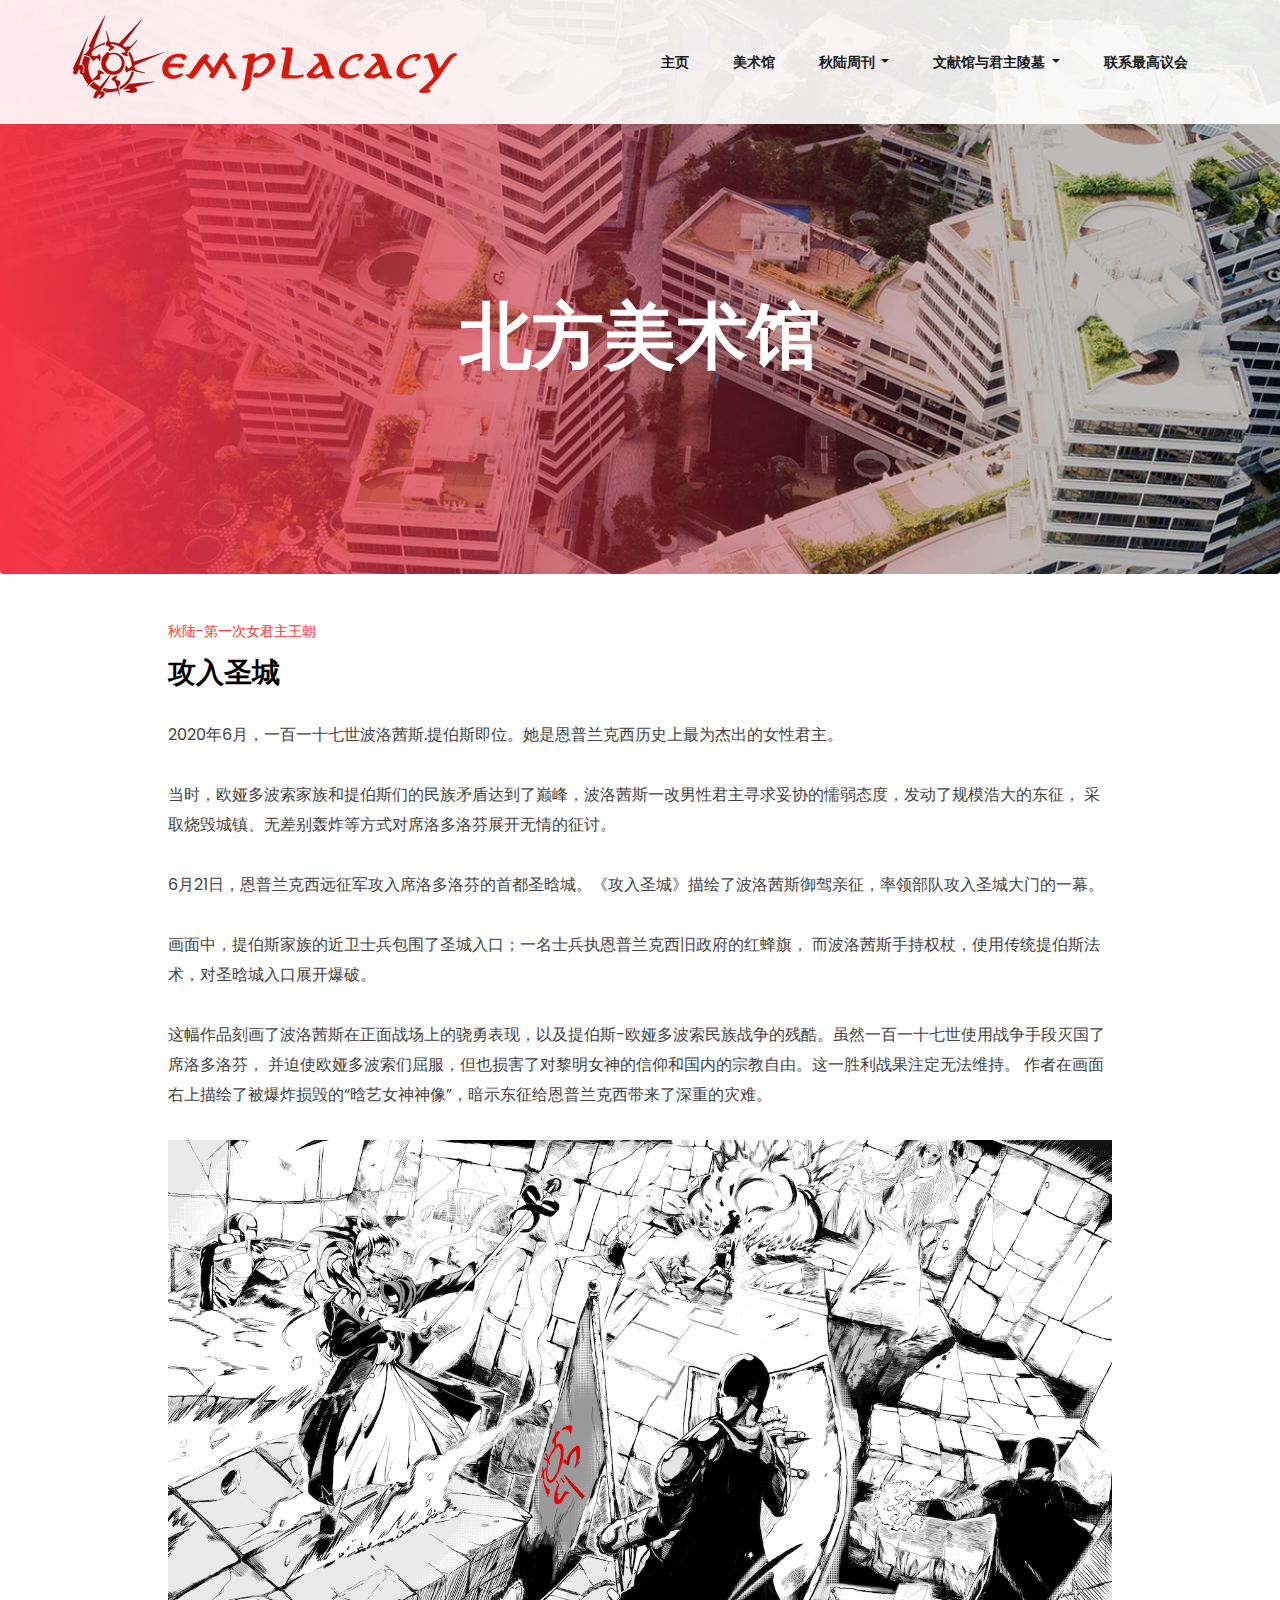
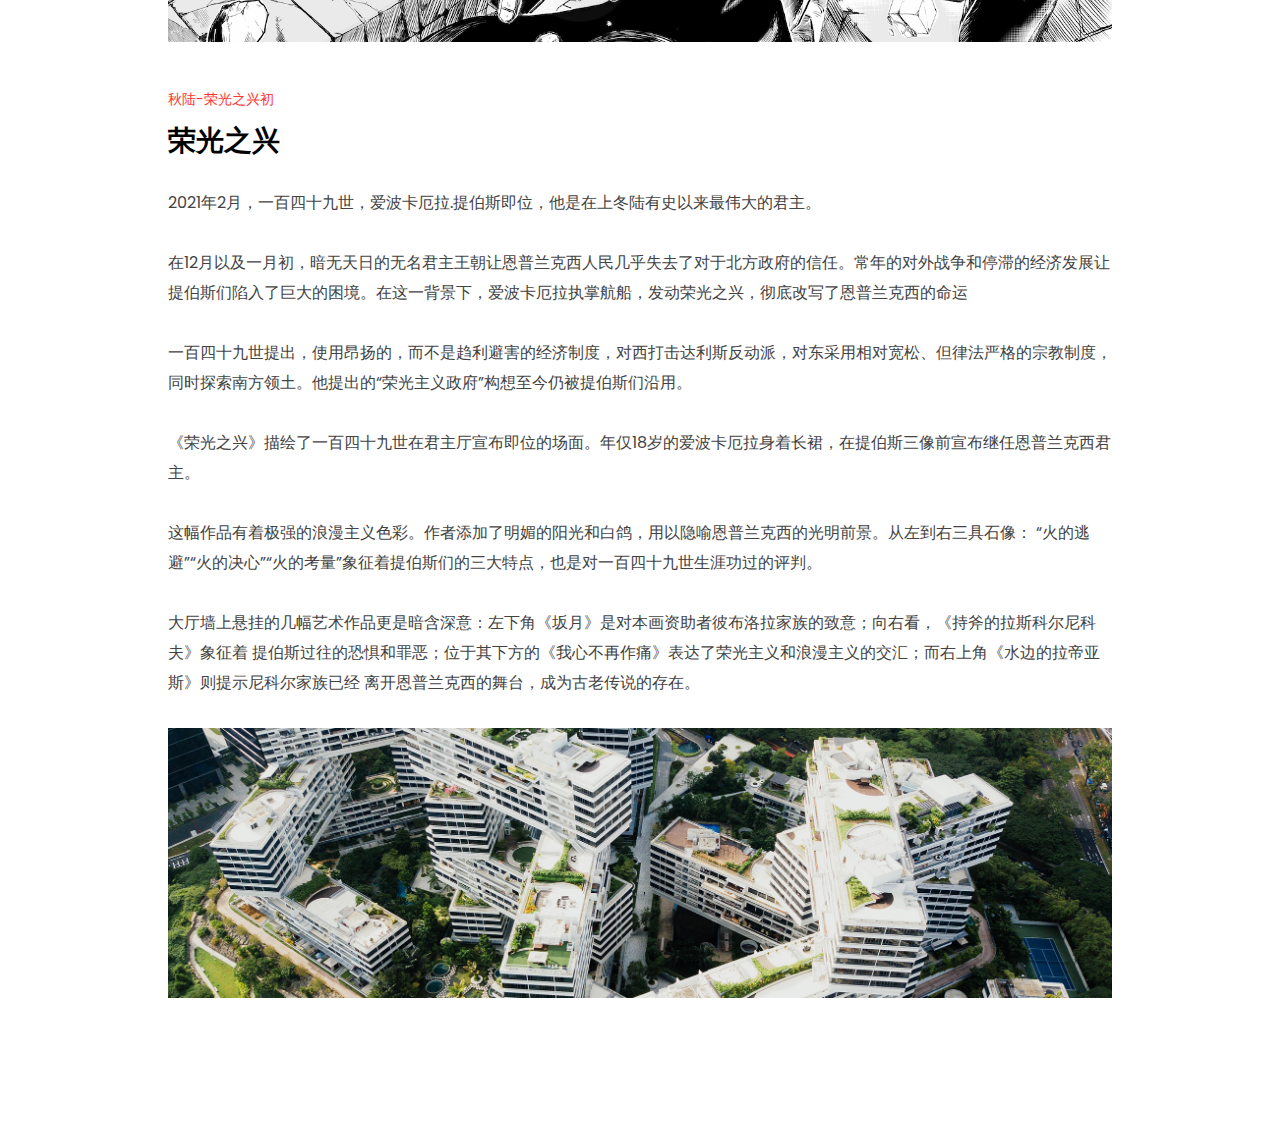
==== commit 20b16308: "1" ====
--- a/about.html
+++ b/about.html
@@ -42,37 +42,34 @@
                   <div class="collapse navbar-collapse main-menu-item" id="navbarNav">
                      <ul class="navbar-nav">
                         <li class="nav-item active">
-                           <a class="nav-link" href="index.html">Home</a>
+                           <a class="nav-link" href="index.html">主页</a>
                         </li>
                         <li class="nav-item">
-                           <a class="nav-link" href="about.html">about</a>
-                        </li>
-                        <li class="nav-item">
-                           <a class="nav-link" href="services.html">Services</a>
+                           <a class="nav-link" href="about.html">美术馆</a>
                         </li>
                         <li class="nav-item dropdown">
                            <a class="nav-link dropdown-toggle" href="#" id="navbarDropdown" role="button"
                               data-toggle="dropdown" aria-haspopup="true" aria-expanded="false">
-                              blog
+                              秋陆周刊
                            </a>
                            <div class="dropdown-menu" aria-labelledby="navbarDropdown">
-                              <a class="dropdown-item" href="blog.html">blog</a>
-                              <a class="dropdown-item" href="single-blog.html">Single blog</a>
+                              <a class="dropdown-item" href="blog.html"></a>
+                              <a class="dropdown-item" href="single-blog.html">2022年</a>
                            </div>
                         </li>
                         <li class="nav-item dropdown">
                            <a class="nav-link dropdown-toggle" href="#" id="navbarDropdown" role="button"
                               data-toggle="dropdown" aria-haspopup="true" aria-expanded="false">
-                              pages
+                              文献馆与君主陵墓
                            </a>
                            <div class="dropdown-menu" aria-labelledby="navbarDropdown">
-                              <a class="dropdown-item" href="project.html">Project</a>
-                              <a class="dropdown-item" href="apartment.html">Apartment</a>
-                              <a class="dropdown-item" href="elements.html">Elements</a>
+                              <a class="dropdown-item" href="project.html">君主陵墓</a>
+                              <a class="dropdown-item" href="apartment.html">历史文献馆</a>
+                              <a class="dropdown-item" href="elements.html">战役简报</a>
                            </div>
                         </li>
                         <li class="nav-item">
-                           <a class="nav-link" href="contact.html">Contact us</a>
+                           <a class="nav-link" href="contact.html">联系最高议会</a>
                         </li>
                      </ul>
                   </div>
@@ -90,297 +87,73 @@
             <div class="col-lg-12">
                <div class="breadcrumb_iner">
                   <div class="breadcrumb_iner_item">
-                     <h2>about us</h2>
+                     <h2>北方美术馆</h2>
                   </div>
                </div>
             </div>
          </div>
       </div>
    </section>
-   <!--::breadcrumb part start::-->
+    <!--::project_gallery end::-->
 
-   <!--::team part end::-->
-   <section class="about_part section-padding">
-      <div class="container">
-         <div class="row">
-            <div class="section_tittle">
-               <h2><span>about</span> us</h2>
+    <!--::project_gallery details start::-->
+    <section class="gallery_details">
+        <div class="container">
+            <div class="row justify-content-center">
+                <div class="col-lg-10">
+                   <div class="project_img">
+                       <div class="project_gallery_hover_text">
+                          <p>秋陆-第一次女君主王朝</p>
+                          <h3>攻入圣城 </h3>
+                       </div>
+                       <p>2020年6月，一百一十七世波洛茜斯.提伯斯即位。她是恩普兰克西历史上最为杰出的女性君主。</p>
+                       <p>当时，欧娅多波索家族和提伯斯们的民族矛盾达到了巅峰，波洛茜斯一改男性君主寻求妥协的懦弱态度，发动了规模浩大的东征，
+                         采取烧毁城镇、无差别轰炸等方式对席洛多洛芬展开无情的征讨。</p>
+                      <p>6月21日，恩普兰克西远征军攻入席洛多洛芬的首都圣晗城。《攻入圣城》描绘了波洛茜斯御驾亲征，率领部队攻入圣城大门的一幕。</p>
+                       <p>画面中，提伯斯家族的近卫士兵包围了圣城入口；一名士兵执恩普兰克西旧政府的红蜂旗，
+                         而波洛茜斯手持权杖，使用传统提伯斯法术，对圣晗城入口展开爆破。</p>
+                        <p>这幅作品刻画了波洛茜斯在正面战场上的骁勇表现，以及提伯斯-欧娅多波索民族战争的残酷。虽然一百一十七世使用战争手段灭国了席洛多洛芬，
+                          并迫使欧娅多波索们屈服，但也损害了对黎明女神的信仰和国内的宗教自由。这一胜利战果注定无法维持。
+                          作者在画面右上描绘了被爆炸损毁的“晗艺女神神像”，暗示东征给恩普兰克西带来了深重的灾难。</p>
+                    </div>
+                </div>
             </div>
-         </div>
-         <div class="row">
-            <div class="col-lg-6 col-md-6">
-               <div class="about_img">
-                  <img src="img/about.png" alt="">
-               </div>
+        </div>
+        <div class="container">
+            <div class="row justify-content-center">
+                <div class="col-lg-10">
+                   <div class="project_img">
+                       <img src="img/about.png" alt="">
+                       <div class="project_gallery_hover_text">
+                          <p>秋陆-荣光之兴初</p>
+                          <h3>荣光之兴</h3>
+                       </div>
+                       <p>2021年2月，一百四十九世，爱波卡厄拉.提伯斯即位，他是在上冬陆有史以来最伟大的君主。</p>
+
+                       <p>在12月以及一月初，暗无天日的无名君主王朝让恩普兰克西人民几乎失去了对于北方政府的信任。常年的对外战争和停滞的经济发展让
+                       提伯斯们陷入了巨大的困境。在这一背景下，爱波卡厄拉执掌航船，发动荣光之兴，彻底改写了恩普兰克西的命运</p>
+                       <p>一百四十九世提出，使用昂扬的，而不是趋利避害的经济制度，对西打击达利斯反动派，对东采用相对宽松、但律法严格的宗教制度，
+                       同时探索南方领土。他提出的“荣光主义政府”构想至今仍被提伯斯们沿用。</p>
+                       <p>《荣光之兴》描绘了一百四十九世在君主厅宣布即位的场面。年仅18岁的爱波卡厄拉身着长裙，在提伯斯三像前宣布继任恩普兰克西君主。</p>
+                       <p>这幅作品有着极强的浪漫主义色彩。作者添加了明媚的阳光和白鸽，用以隐喻恩普兰克西的光明前景。从左到右三具石像：
+                         “火的逃避”“火的决心”“火的考量”象征着提伯斯们的三大特点，也是对一百四十九世生涯功过的评判。</p>
+                        <p>大厅墙上悬挂的几幅艺术作品更是暗含深意：左下角《坂月》是对本画资助者彼布洛拉家族的致意；向右看，《持斧的拉斯科尔尼科夫》象征着
+                        提伯斯过往的恐惧和罪恶；位于其下方的《我心不再作痛》表达了荣光主义和浪漫主义的交汇；而右上角《水边的拉帝亚斯》则提示尼科尔家族已经
+                      离开恩普兰克西的舞台，成为古老传说的存在。</p>
+                    </div>
+                </div>
             </div>
-            <div class="offset-lg-1 col-lg-5 col-sm-8 col-md-6">
-               <div class="about_text">
-                  <h2>Hello City We are
-                     leader in <span>proparties.</span></h2>
-                  <p>Lorem ipsum dolor sit amet, consectetur adipiscing elit, sed ips
-                     eiusmod tempor incididunt ut labore et dolore magna aliqua isuspendisse
-                     ultrices gravida. Risus. </p>
-                  <a href="#" class="btn_1">learn More</a>
-                  <div class="about_part_counter">
-                     <div class="single_counter">
-                        <span class="counter">100</span>
-                        <p>project</p>
-                     </div>
-                     <div class="single_counter">
-                        <span class="counter">300</span>
-                        <p>clients</p>
-                     </div>
-                     <div class="single_counter">
-                        <span class="counter">150</span>
-                        <p>member</p>
-                     </div>
-                  </div>
-               </div>
+        </div>
+        <div class="container">
+            <div class="row justify-content-center">
+                <div class="col-lg-10">
+                   <div class="project_img">
+                       <img src="img/blog_bg.png" alt="">
+                </div>
             </div>
-         </div>
-      </div>
-   </section>
-   <!--::team part end::-->
+        </div>
+    </section>
 
-   <!--::team part end::-->
-   <section class="project_gallery padding_bottom">
-      <div class="container-fluid">
-         <div class="row">
-            <div class="col-lg-12">
-               <div class="project_gallery_tittle">
-                  <h2><span>Luxuries</span> Apartment</h2>
-               </div>
-               <div class="grid">
-                  <div class="grid-sizer"></div>
-                  <div class="grid-item big_weight">
-                     <div class="project_img">
-                        <img src="img/gallery/gallery_1.png" alt="">
-                        <div class="project_gallery_hover_text">
-                           <p>Home Apartment</p>
-                           <h3>Detached House For Sale </h3>
-                           <ul>
-                              <li><a href=""><span class="flaticon-bath"></span></a> 04</li>
-                              <li><a href=""><span class="flaticon-bed"></span></a> 03</li>
-                              <li><a href=""><span class="flaticon-frame"></span></a> 2400 sqft</li>
-                              <li><a href=""><span class="ti-heart"></span></a> like</li>
-                           </ul>
-                        </div>
-                     </div>
-                  </div>
-                  <div class="grid-item big_height">
-                     <div class="project_img">
-                        <img src="img/gallery/gallery_4.png" alt="">
-                        <div class="project_gallery_hover_text">
-                           <p>Home Apartment</p>
-                           <h3>Detached House For Sale </h3>
-                           <ul>
-                              <li><a href=""><span class="flaticon-bath"></span></a> 04</li>
-                              <li><a href=""><span class="flaticon-bed"></span></a> 03</li>
-                              <li><a href=""><span class="flaticon-frame"></span></a> 2400 sqft</li>
-                              <li><a href=""><span class="ti-heart"></span></a> like</li>
-                           </ul>
-                        </div>
-                     </div>
-                  </div>
-                  <div class="grid-item">
-                     <div class="project_img">
-                        <img src="img/gallery/gallery_2.png" alt="">
-                        <div class="project_gallery_hover_text">
-                           <p>Home Apartment</p>
-                           <h3>Detached House For Sale </h3>
-                           <ul>
-                              <li><a href=""><span class="flaticon-bath"></span></a> 04</li>
-                              <li><a href=""><span class="flaticon-bed"></span></a> 03</li>
-                              <li><a href=""><span class="flaticon-frame"></span></a> 2400 sqft</li>
-                              <li><a href=""><span class="ti-heart"></span></a> like</li>
-                           </ul>
-                        </div>
-                     </div>
-                  </div>
-                  <div class="grid-item">
-                     <div class="project_img">
-                        <img src="img/gallery/gallery_3.png" alt="">
-                        <div class="project_gallery_hover_text">
-                           <p>Home Apartment</p>
-                           <h3>Detached House For Sale </h3>
-                           <ul>
-                              <li><a href=""><span class="flaticon-bath"></span></a> 04</li>
-                              <li><a href=""><span class="flaticon-bed"></span></a> 03</li>
-                              <li><a href=""><span class="flaticon-frame"></span></a> 2400 sqft</li>
-                              <li><a href=""><span class="ti-heart"></span></a> like</li>
-                           </ul>
-                        </div>
-                     </div>
-                  </div>
-               </div>
-            </div>
-         </div>
-      </div>
-   </section>
-   <!--::team part end::-->
-
-
-   <!--::review_part start::-->
-   <section class="review_part padding_bottom">
-      <div class="container-fluid">
-         <div class="row justify-content-center">
-            <div class="col-xl-6 col-sm-6">
-               <div class="section_tittle text-center">
-                  <h2>Testimonial</h2>
-               </div>
-            </div>
-         </div>
-         <div class="row justify-content-center">
-            <div class="col-lg-11 col-sm-8">
-               <!-- THUMBNAILS -->
-               <div class="slider-nav-thumbnails">
-                  <div class="slider-thumbnails">
-                     <img src="img/client/client_1.png" alt="slideimg" class="image">
-                  </div>
-                  <div class="slider-thumbnails">
-                     <img src="img/client/client_2.png" alt="slideimg" class="image">
-                  </div>
-                  <div class="slider-thumbnails">
-                     <img src="img/client/client_3.png" alt="slideimg" class="image">
-                  </div>
-                  <div class="slider-thumbnails">
-                     <img src="img/client/client_2.png" alt="slideimg" class="image">
-                  </div>
-               </div>
-            </div>
-            <div class="col-lg-7 col-sm-10">
-               <!-- MAIN SLIDES -->
-               <div class="slider">
-                  <div data-index="1">
-                     <div class="client_review_text text-center">
-                        <h3>Daniel E Gilcritst</h3>
-                        <h5>Manager, Vision</h5>
-                        <p>Enim a, scelerisque aliquet. Vivamus neque diam sed at, pede laoreet orci.
-                           Potenti vel In sagittis nulla augue vitae et tempus torquent. Lacinia neque
-                           mus taciti ante prsent at facilisis. Enim a, scelerisque aliquet. Vivamus neque
-                           diam sed at, pede laoreet orci Potti, vel. In sagittis nulla augue vitae et
-                           tempus torquent. </p>
-                     </div>
-                  </div>
-                  <div data-index="2">
-                     <div class="client_review_text text-center">
-                        <h3>Daniel E Gilcritst</h3>
-                        <h5>Manager, Vision</h5>
-                        <p> Vivamus neque diam sed at, pede laoreet orci. Potenti
-                           vel In sagittis nulla augue vitae et tempus torquent. Lacinia neque mus taciti
-                           ante prsent at facilisis. Enim a, scelerisque aliquet. Vivamus neque diam sed at,
-                           pede laoreet orci Potti, vel. In sagittis nulla augue vitae et tempus torquent. Enim a,
-                           scelerisque aliquet. </p>
-                     </div>
-                  </div>
-                  <div data-index="3">
-                     <div class="client_review_text text-center">
-                        <h3>Daniel E Gilcritst</h3>
-                        <h5>Manager, Vision</h5>
-                        <p>Enim a, scelerisque aliquet. Vivamus neque diam sed at, pede laoreet orci. Potenti
-                           vel In sagittis nulla augue vitae et tempus torquent. Lacinia neque mus taciti
-                           ante prsent at facilisis. Enim a, scelerisque aliquet. Vivamus neque diam sed at,
-                           pede laoreet orci Potti, vel. In sagittis nulla augue vitae et tempus torquent. </p>
-                     </div>
-                  </div>
-                  <div data-index="4">
-                     <div class="client_review_text text-center">
-                        <h3>Daniel E Gilcritst</h3>
-                        <h5>Manager, Vision</h5>
-                        <p>Vivamus neque diam sed at, pede laoreet orci. Potenti
-                           vel In sagittis nulla augue vitae et tempus torquent. Lacinia neque mus taciti
-                           ante prsent at facilisis. Enim a, scelerisque aliquet. Vivamus neque diam sed at,
-                           pede laoreet orci Potti, vel. In sagittis nulla augue vitae et tempus torquent Enim a,
-                           scelerisque aliquet. </p>
-                     </div>
-                  </div>
-               </div>
-            </div>
-         </div>
-      </div>
-   </section>
-   <!--::review_part end::-->
-
-   <!--::footer_part start::-->
-   <footer class="footer_part">
-      <div class="container">
-         <div class="row">
-            <div class="col-lg-12">
-               <div class="footer_logo">
-                  <a href="index.html" class="footer_logo_iner"> <img src="img/footer_logo.png" alt="#"> </a>
-               </div>
-            </div>
-
-            <div class="col-sm-6 col-lg-3">
-               <div class="single_footer_part">
-                  <h4>About Us</h4>
-                  <p>Heaven fruitful doesn't over lesser days appear creeping seasons so behold bearing days open</p>
-                  <div class="footer_icon social_icon">
-                     <ul class="list-unstyled">
-                        <li><a href="#" class="single_social_icon"><i class="fab fa-facebook-f"></i></a></li>
-                        <li><a href="#" class="single_social_icon"><i class="fab fa-twitter"></i></a></li>
-                        <li><a href="#" class="single_social_icon"><i class="fas fa-globe"></i></a></li>
-                        <li><a href="#" class="single_social_icon"><i class="fab fa-behance"></i></a></li>
-                     </ul>
-                  </div>
-               </div>
-            </div>
-            <div class="col-sm-6 col-lg-3">
-               <div class="single_footer_part">
-                  <h4>Contact Info</h4>
-                  <p>Address : Your address goes
-                     here, your demo address.</p>
-                  <p>Phone : +8880 44338899</p>
-                  <p>Email : info@colorlib.com</p>
-               </div>
-            </div>
-            <div class="col-sm-6 col-lg-3">
-               <div class="single_footer_part">
-                  <h4>Important Link</h4>
-                  <ul class="list-unstyled">
-                     <li><a href=""> WHMCS-bridge</a></li>
-                     <li><a href="">Search Domain</a></li>
-                     <li><a href="">My Account</a></li>
-                     <li><a href="">Shopping Cart</a></li>
-                     <li><a href="">Our Shop</a></li>
-                  </ul>
-               </div>
-            </div>
-            <div class="col-sm-6 col-lg-3">
-               <div class="single_footer_part">
-                  <h4>Newsletter</h4>
-                  <p>Heaven fruitful doesn't over lesser in days. Appear creeping seasons deve behold bearing days open
-                  </p>
-                  <div id="mc_embed_signup">
-                     <form target="_blank"
-                        action="https://spondonit.us12.list-manage.com/subscribe/post?u=1462626880ade1ac87bd9c93a&amp;id=92a4423d01"
-                        method="get" class="subscribe_form relative mail_part" required>
-                        <input type="email" name="email" id="newsletter-form-email" placeholder="Email Address"
-                           class="placeholder hide-on-focus" onfocus="this.placeholder = ''" onblur="this.placeholder = ' Email Address '"
-                           required="" type="email">
-                        <button type="submit" name="submit" id="newsletter-submit"
-                           class="email_icon newsletter-submit button-contactForm"><i
-                              class="far fa-paper-plane"></i></button>
-                        <div class="mt-10 info"></div>
-                     </form>
-                  </div>
-               </div>
-            </div>
-         </div>
-         <hr>
-         <div class="row">
-            <div class="col-lg-12">
-               <div class="copyright_text text-center">
-                  <P><!-- Link back to Colorlib can't be removed. Template is licensed under CC BY 3.0. -->
-Copyright &copy;<script>document.write(new Date().getFullYear());</script> All rights reserved | This template is made with <i class="fa fa-heart" aria-hidden="true"></i> by <a href="https://colorlib.com" target="_blank">Colorlib</a>
-<!-- Link back to Colorlib can't be removed. Template is licensed under CC BY 3.0. --></P>
-               </div>
-            </div>
-         </div>
-      </div>
-   </footer>
-   <!--::footer_part end::-->
-   
    <!-- jquery -->
    <script src="js/jquery-1.12.1.min.js"></script>
    <!-- popper js -->
@@ -411,4 +184,4 @@
    <script src="js/custom.js"></script>
 </body>
 
-</html>+</html>
